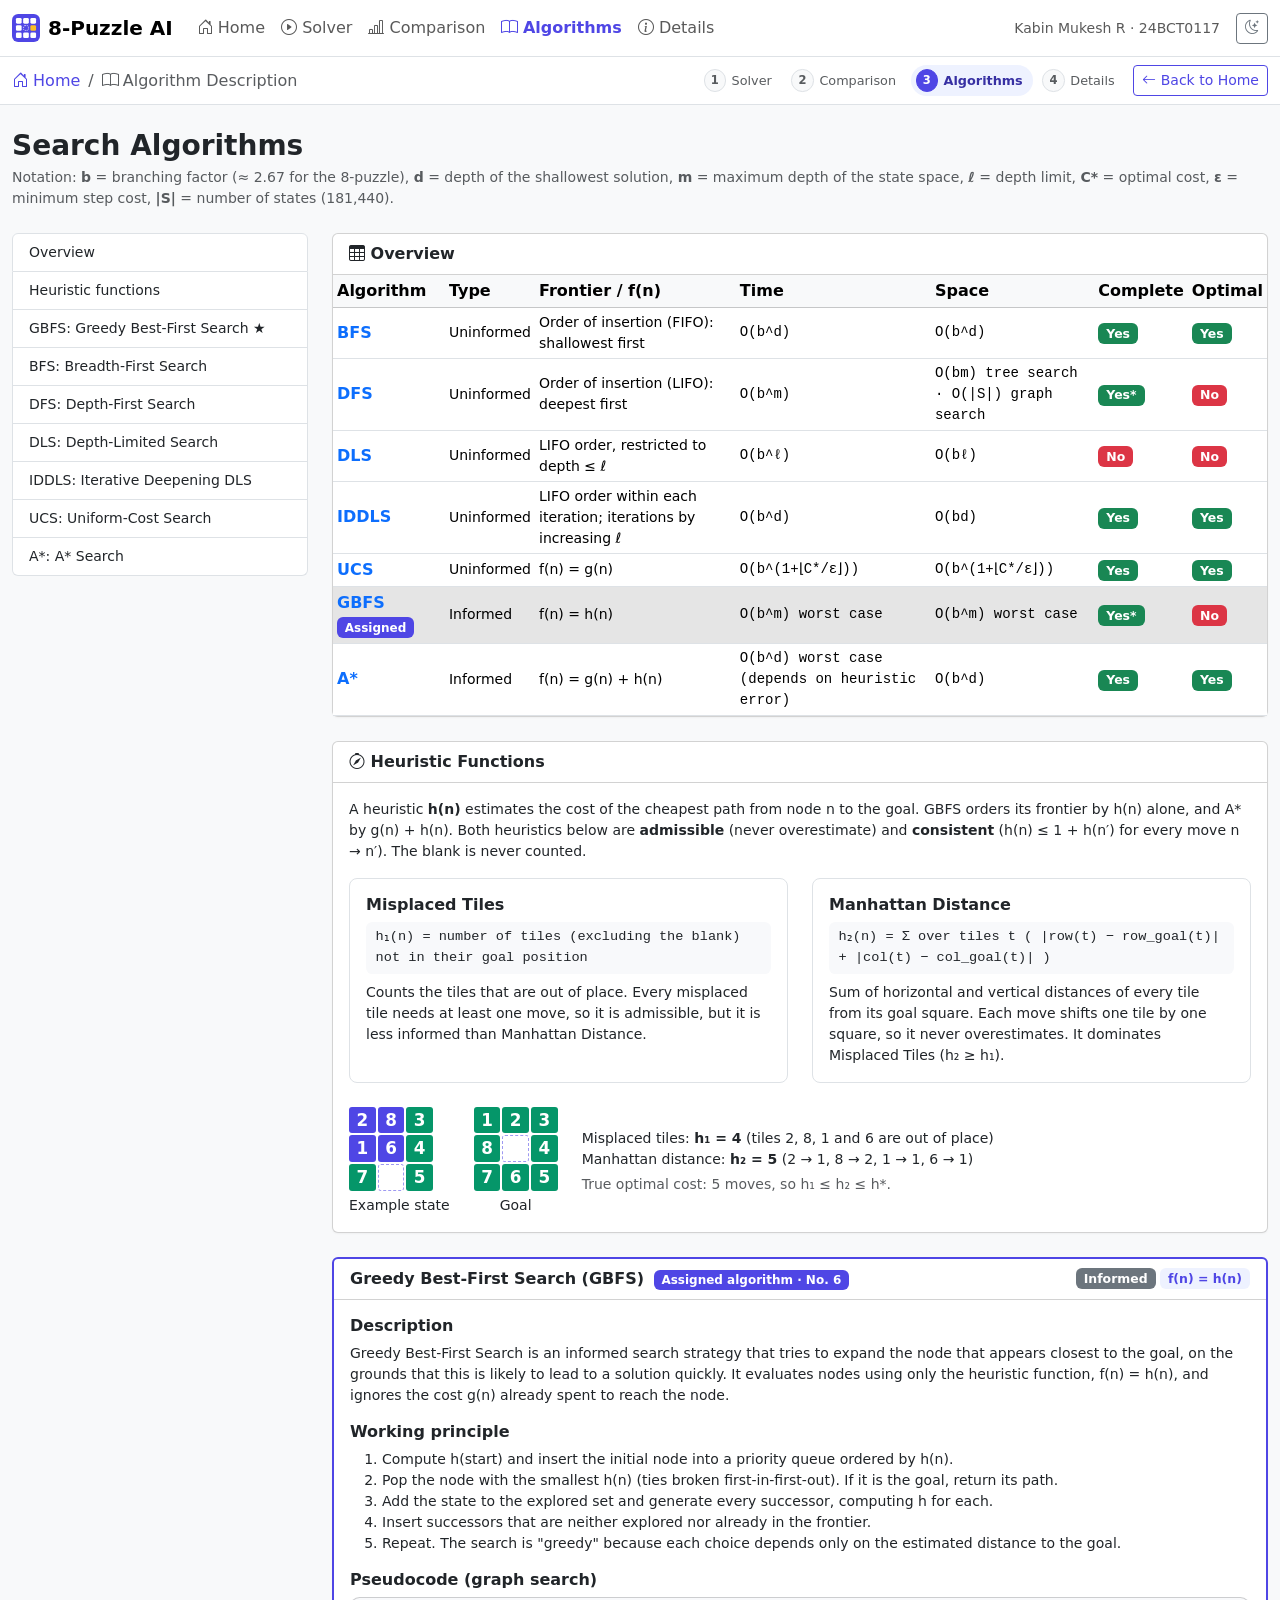
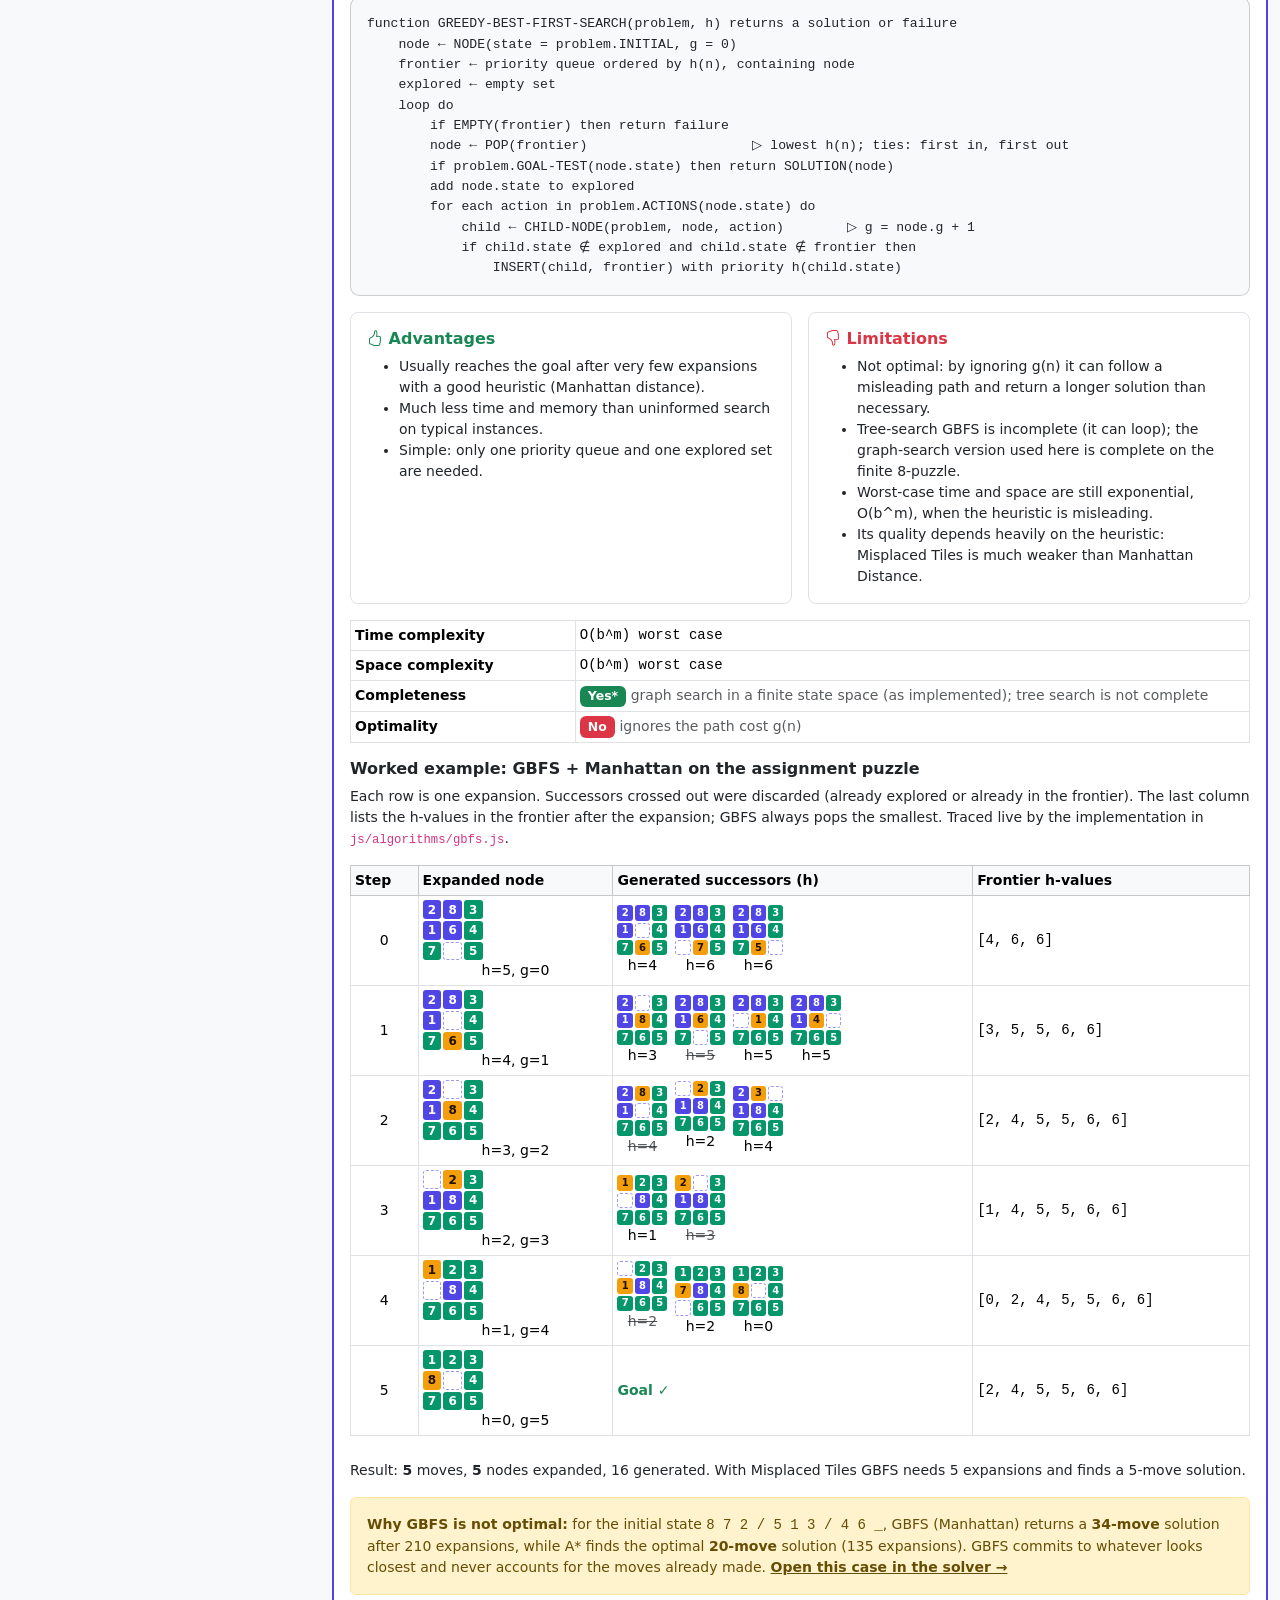
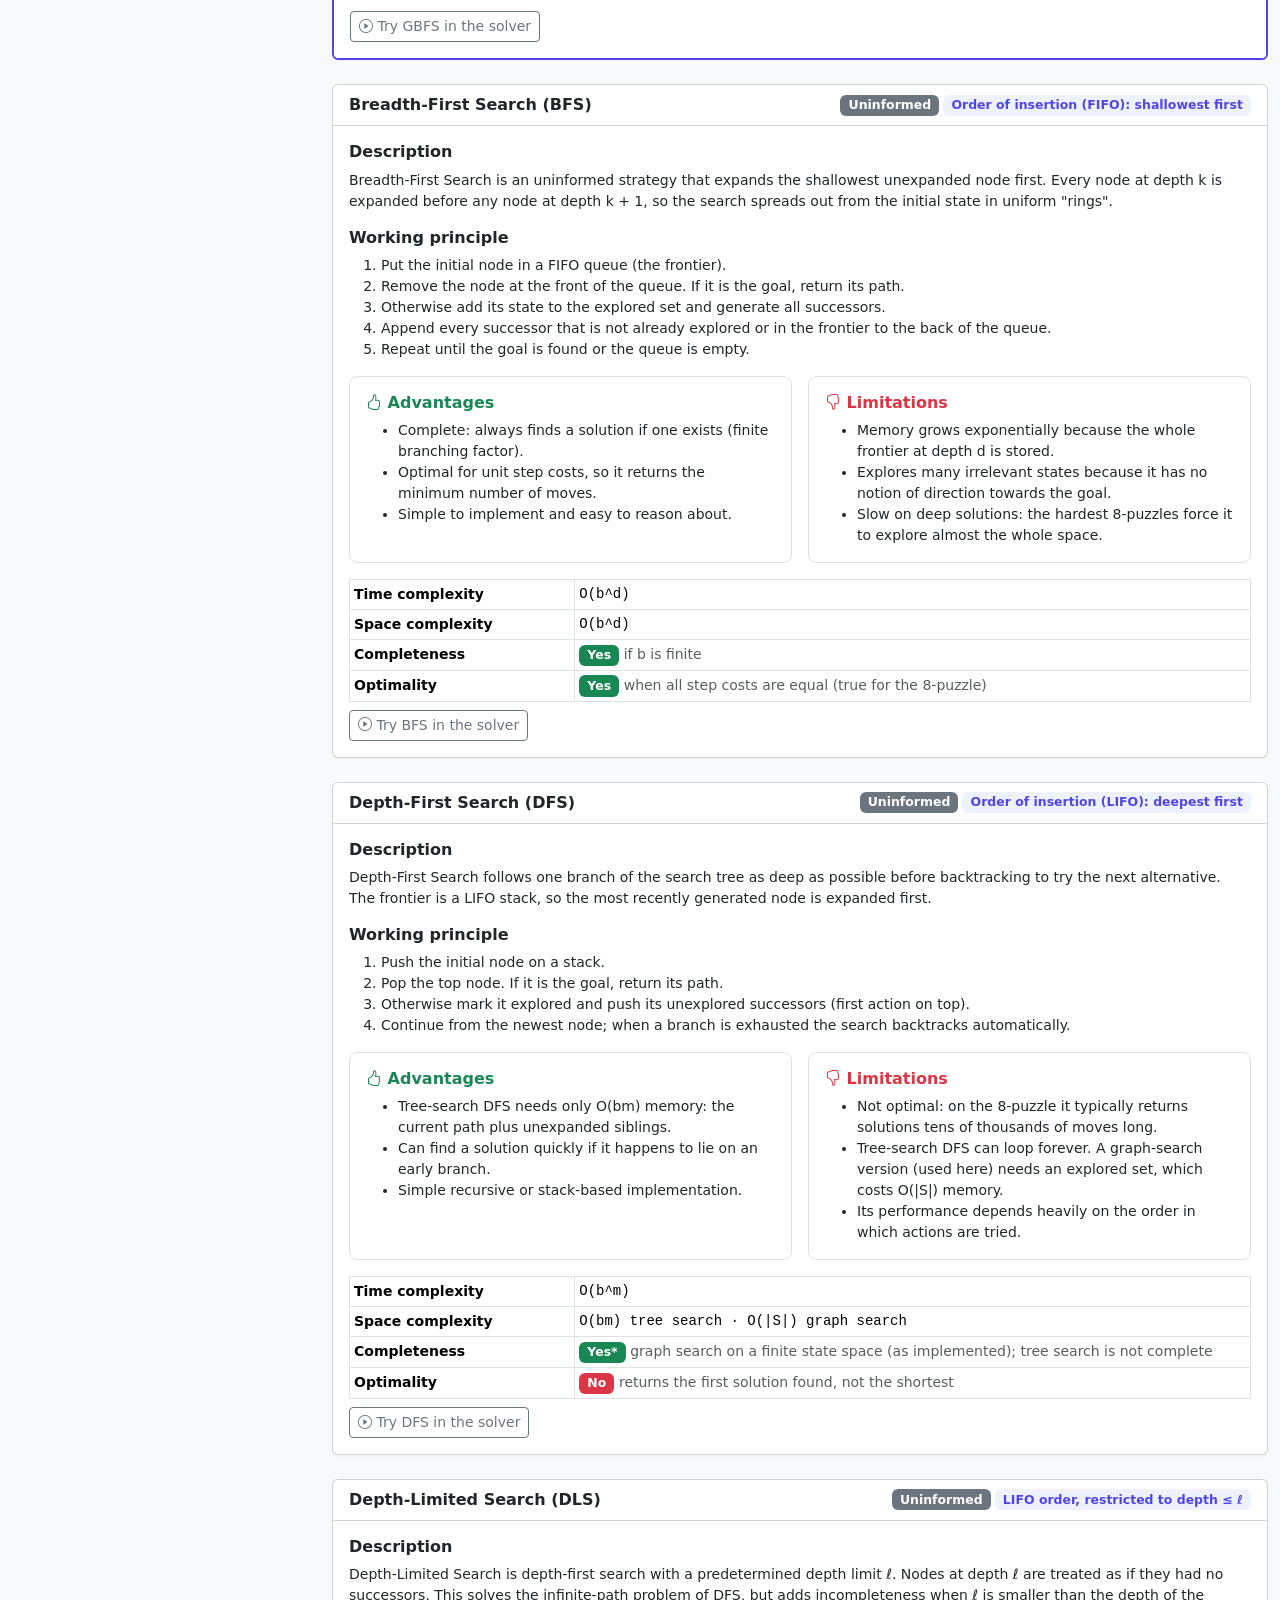
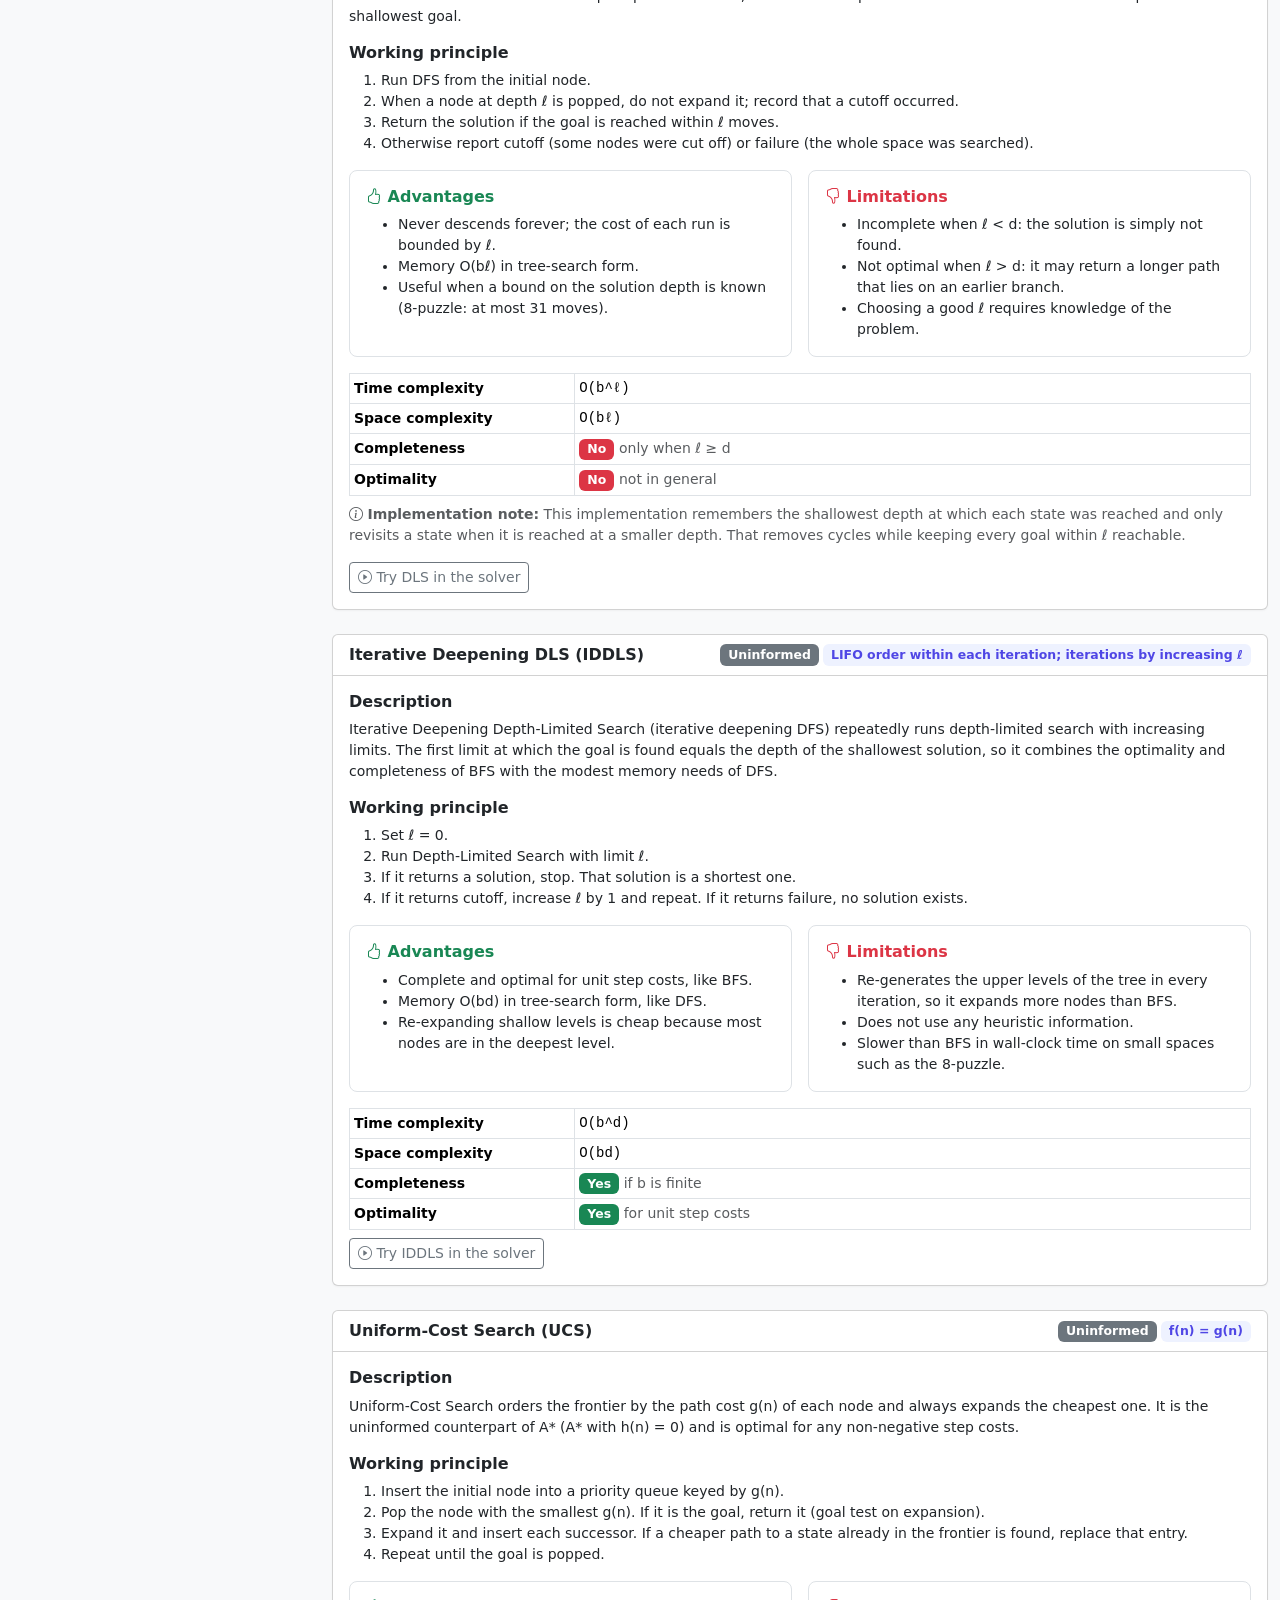
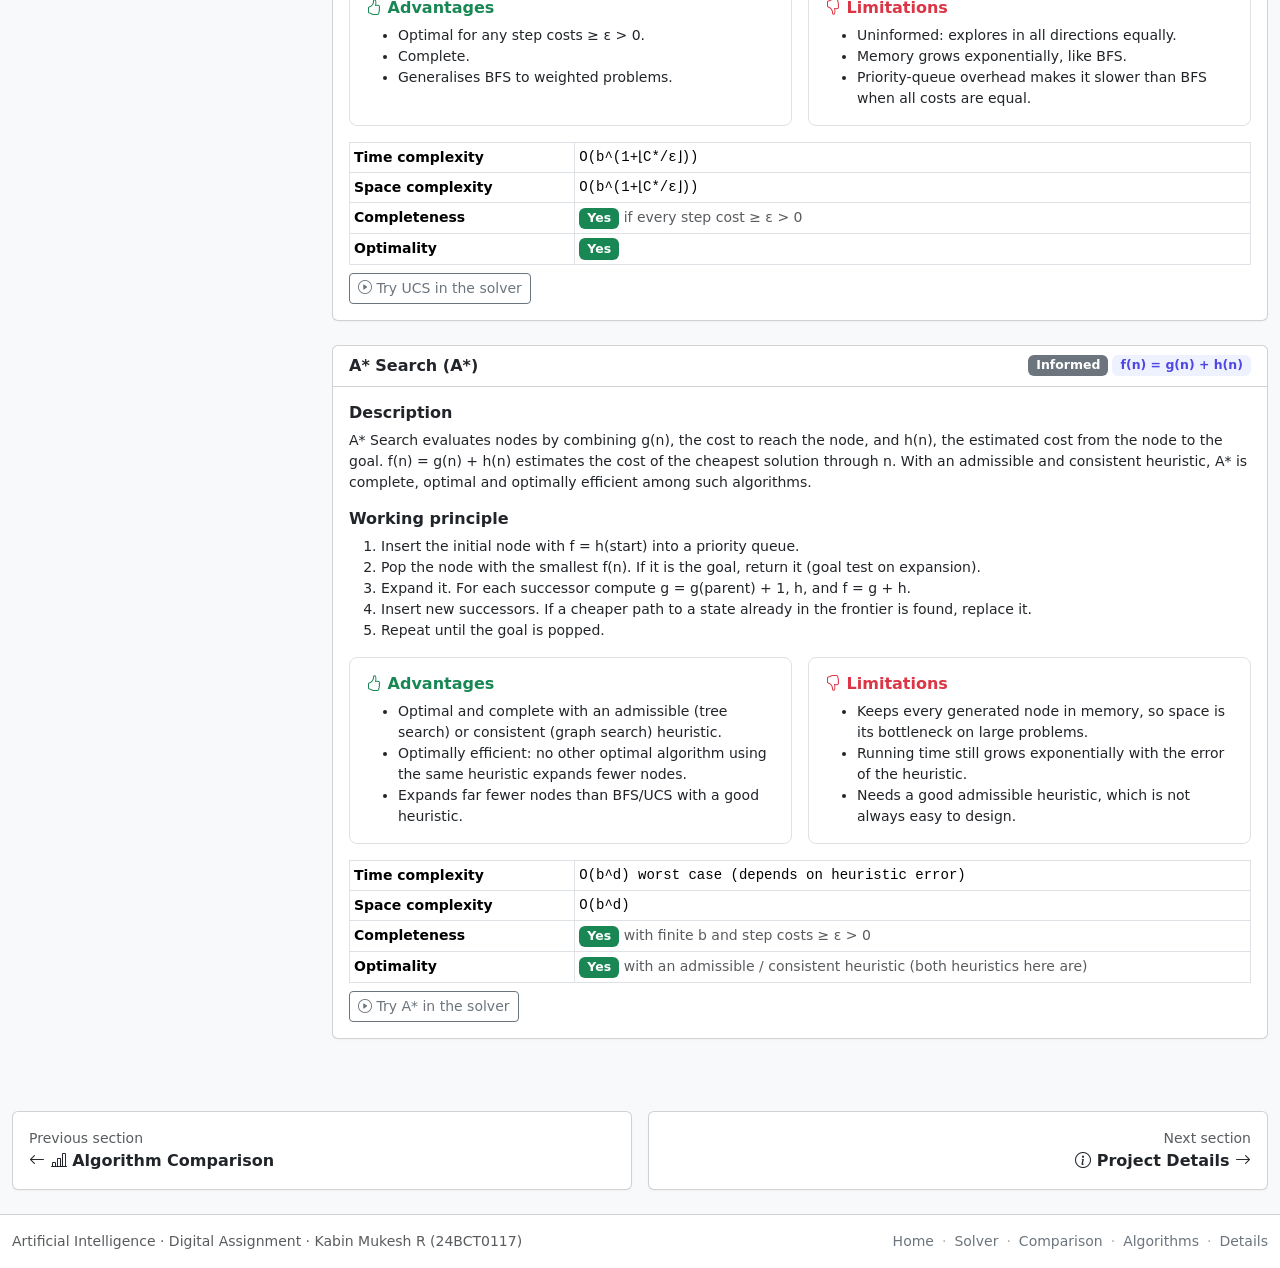
==== algorithms.html @ c7af0480 "Interactive 8-Puzzle Problem Solver using AI search algorithms AI Digital Assignment - Kabin Mukesh " ====
<!doctype html>
<html lang="en" data-bs-theme="light">
<head>
  <meta charset="utf-8">
  <meta name="viewport" content="width=device-width, initial-scale=1">
  <title>Algorithms · 8-Puzzle AI Visualizer</title>
  <meta name="description" content="Description, working principle, advantages, limitations, complexity, completeness and optimality of BFS, DFS, DLS, IDDLS, UCS, GBFS and A*.">
  <link rel="icon" href="assets/logo.svg" type="image/svg+xml">
  <script>(function(){try{var t=localStorage.getItem('ep.theme');if(!t)t=matchMedia('(prefers-color-scheme: dark)').matches?'dark':'light';document.documentElement.setAttribute('data-bs-theme',t);}catch(e){}})();</script>
  <link rel="stylesheet" href="https://cdn.jsdelivr.net/npm/bootstrap@5.3.3/dist/css/bootstrap.min.css">
  <link rel="stylesheet" href="https://cdn.jsdelivr.net/npm/bootstrap-icons@1.11.3/font/bootstrap-icons.min.css">
  <link rel="stylesheet" href="css/style.css">
</head>
<body data-page="algorithms">
  <div data-site-header></div>

  <main class="container-xxl py-4">
    <div class="mb-4">
      <h1 class="h3 fw-bold mb-1">Search Algorithms</h1>
      <p class="text-body-secondary small mb-0">
        Notation: <b>b</b> = branching factor (≈ 2.67 for the 8-puzzle), <b>d</b> = depth of the shallowest solution,
        <b>m</b> = maximum depth of the state space, <b>ℓ</b> = depth limit, <b>C*</b> = optimal cost, <b>ε</b> = minimum step cost, <b>|S|</b> = number of states (181,440).
      </p>
    </div>

    <div class="row g-4">
      <aside class="col-lg-3 d-none d-lg-block">
        <nav class="algo-nav sticky-top" aria-label="Algorithm sections">
          <div class="list-group small" id="algoNav"></div>
        </nav>
      </aside>

      <div class="col-lg-9">
        <section id="overview" class="card mb-4">
          <div class="card-header"><i class="bi bi-table"></i> Overview</div>
          <div class="card-body p-0">
            <div class="table-responsive">
              <table class="table table-sm table-hover mb-0 align-middle">
                <thead class="table-light">
                  <tr><th>Algorithm</th><th>Type</th><th>Frontier / f(n)</th><th>Time</th><th>Space</th><th>Complete</th><th>Optimal</th></tr>
                </thead>
                <tbody id="overviewBody"></tbody>
              </table>
            </div>
          </div>
        </section>

        <section id="heuristics" class="card mb-4">
          <div class="card-header"><i class="bi bi-compass"></i> Heuristic Functions</div>
          <div class="card-body" id="heuristicsBody"></div>
        </section>

        <div id="algoSections"></div>
      </div>
    </div>
  </main>

  <div data-site-pager></div>
  <div data-site-footer></div>

  <script src="https://cdn.jsdelivr.net/npm/bootstrap@5.3.3/dist/js/bootstrap.bundle.min.js"></script>
  <script src="js/config.js"></script>
  <script src="js/core/puzzle.js"></script>
  <script src="js/core/heuristics.js"></script>
  <script src="js/core/priority-queue.js"></script>
  <script src="js/core/search-context.js"></script>
  <script src="js/algorithms/gbfs.js"></script>
  <script src="js/algorithms/bfs.js"></script>
  <script src="js/algorithms/dfs.js"></script>
  <script src="js/algorithms/dls.js"></script>
  <script src="js/algorithms/best-first.js"></script>
  <script src="js/algorithms/registry.js"></script>
  <script src="js/data/algorithm-info.js"></script>
  <script src="js/ui/board.js"></script>
  <script src="js/ui/layout.js"></script>
  <script src="js/pages/algorithms.js"></script>
</body>
</html>
---- css/style.css ----
/* ==========================================================================
   AI 8-Puzzle Visualizer: custom styles on top of Bootstrap 5.3
   Colour tokens adapt to Bootstrap's light / dark colour modes.
   ========================================================================== */

:root,
[data-bs-theme='light'] {
  --ep-accent: #4f46e5;
  --ep-accent-soft: #eef2ff;
  --ep-accent-text: #3730a3;
  --ep-board-bg: #e0e7ff;
  --ep-tile-bg: #4f46e5;
  --ep-tile-fg: #ffffff;
  --ep-tile-ok: #059669;
  --ep-blank-bg: rgba(79, 70, 229, 0.12);
  --ep-blank-border: rgba(79, 70, 229, 0.55);
  --ep-moved: #f59e0b;
  --ep-hero-from: #eef2ff;
  --ep-hero-to: #f5f3ff;
  --ep-chart-line: #4f46e5;
  --ep-chart-grid: rgba(0, 0, 0, 0.08);
  --ep-code-bg: #f8f9fb;
}

[data-bs-theme='dark'] {
  --ep-accent: #818cf8;
  --ep-accent-soft: rgba(129, 140, 248, 0.14);
  --ep-accent-text: #c7d2fe;
  --ep-board-bg: #1e1b4b;
  --ep-tile-bg: #6366f1;
  --ep-tile-fg: #ffffff;
  --ep-tile-ok: #10b981;
  --ep-blank-bg: rgba(129, 140, 248, 0.16);
  --ep-blank-border: rgba(165, 180, 252, 0.6);
  --ep-moved: #fbbf24;
  --ep-hero-from: #17153a;
  --ep-hero-to: #1d1a40;
  --ep-chart-line: #a5b4fc;
  --ep-chart-grid: rgba(255, 255, 255, 0.1);
  --ep-code-bg: #161a20;
}

body {
  background: var(--bs-tertiary-bg);
  min-height: 100vh;
  display: flex;
  flex-direction: column;
}
main {
  flex: 1;
}

/* ---------- Navbar / brand ---------- */
.navbar-brand img {
  width: 28px;
  height: 28px;
}
.navbar .nav-link.active {
  font-weight: 600;
  color: var(--ep-accent) !important;
}
.text-accent {
  color: var(--ep-accent) !important;
}
.bg-accent-soft {
  background: var(--ep-accent-soft) !important;
}
.btn-accent {
  --bs-btn-color: #fff;
  --bs-btn-bg: var(--ep-accent);
  --bs-btn-border-color: var(--ep-accent);
  --bs-btn-hover-color: #fff;
  --bs-btn-hover-bg: #4338ca;
  --bs-btn-hover-border-color: #4338ca;
  --bs-btn-active-bg: #3730a3;
  --bs-btn-disabled-bg: var(--ep-accent);
  --bs-btn-disabled-border-color: var(--ep-accent);
}
.badge-assigned {
  background: var(--ep-accent);
  color: #fff;
}

/* ---------- Cards ---------- */
.card {
  border-color: var(--bs-border-color-translucent);
  box-shadow: 0 1px 2px rgba(0, 0, 0, 0.04);
}
.card-header {
  background: transparent;
  font-weight: 600;
}
.card-title-sm {
  font-size: 0.8rem;
  text-transform: uppercase;
  letter-spacing: 0.04em;
  color: var(--bs-secondary-color);
  font-weight: 600;
}

/* ---------- Hero ---------- */
.hero {
  background: linear-gradient(135deg, var(--ep-hero-from), var(--ep-hero-to));
  border-bottom: 1px solid var(--bs-border-color-translucent);
}
.hero h1 {
  font-weight: 800;
  letter-spacing: -0.02em;
}
.info-pill {
  display: inline-flex;
  align-items: center;
  gap: 0.4rem;
  padding: 0.35rem 0.8rem;
  border-radius: 999px;
  background: var(--bs-body-bg);
  border: 1px solid var(--bs-border-color-translucent);
  font-size: 0.9rem;
}

/* ---------- Animated puzzle board ---------- */
.puzzle-board {
  --tile-ms: 260ms;
  --pad: 6px;
  position: relative;
  width: 100%;
  max-width: var(--board-max, 220px);
  aspect-ratio: 1 / 1;
  margin: 0 auto;
  padding: var(--pad);
  border-radius: 14px;
  background: var(--ep-board-bg);
  container-type: inline-size;
}
.puzzle-board.board-lg {
  --board-max: 300px;
}
.puzzle-board.board-sm {
  --board-max: 150px;
}
.puzzle-board .tile {
  position: absolute;
  top: var(--pad);
  left: var(--pad);
  width: calc((100% - 2 * var(--pad)) / 3);
  height: calc((100% - 2 * var(--pad)) / 3);
  padding: 3px;
  transition: transform var(--tile-ms) cubic-bezier(0.2, 0.8, 0.2, 1);
  will-change: transform;
}
.puzzle-board .tile > span {
  display: flex;
  align-items: center;
  justify-content: center;
  width: 100%;
  height: 100%;
  border-radius: 10px;
  background: var(--ep-tile-bg);
  color: var(--ep-tile-fg);
  font-weight: 700;
  font-size: 13cqw;
  box-shadow: inset 0 -3px 0 rgba(0, 0, 0, 0.18);
  user-select: none;
  transition: background-color 0.25s;
}
.puzzle-board .tile.in-place > span {
  background: var(--ep-tile-ok);
}
.puzzle-board .tile.tile-blank > span {
  background: var(--ep-blank-bg);
  border: 2px dashed var(--ep-blank-border);
  box-shadow: none;
}
.puzzle-board .tile.just-moved > span {
  outline: 3px solid var(--ep-moved);
  outline-offset: -3px;
}
.puzzle-board.no-anim .tile {
  transition: none !important;
}
.puzzle-board.is-goal {
  box-shadow: 0 0 0 3px var(--ep-tile-ok);
}
.board-caption {
  min-height: 1.5rem;
}

/* ---------- Mini boards (successors, lists, path) ---------- */
.mini-board {
  display: grid;
  grid-template-columns: repeat(3, 1fr);
  gap: 2px;
  width: var(--mini, 60px);
  flex: 0 0 auto;
}
.mini-board > div {
  aspect-ratio: 1 / 1;
  display: flex;
  align-items: center;
  justify-content: center;
  border-radius: 3px;
  background: var(--ep-tile-bg);
  color: #fff;
  font-size: calc(var(--mini, 60px) / 5);
  font-weight: 600;
  line-height: 1;
}
.mini-board > div.ok {
  background: var(--ep-tile-ok);
}
.mini-board > div.blank {
  background: transparent;
  border: 1px dashed var(--ep-blank-border);
}
.mini-board > div.moved {
  background: var(--ep-moved);
  color: #1f1300;
}
.mini-sm {
  --mini: 50px;
}
.mini-lg {
  --mini: 84px;
}

/* ---------- Grid editor (puzzle input) ---------- */
.grid-editor {
  display: grid;
  grid-template-columns: repeat(3, 1fr);
  gap: 4px;
  max-width: 150px;
}
.grid-editor input {
  aspect-ratio: 1 / 1;
  text-align: center;
  font-weight: 700;
  font-size: 1.15rem;
  padding: 0;
}
.grid-editor input.is-blank {
  background: var(--ep-blank-bg);
  border-style: dashed;
}

/* ---------- Controls ---------- */
.controls-bar {
  z-index: 1010;
  top: 0.5rem;
}
.controls-bar .btn {
  white-space: nowrap;
}
.speed-range {
  width: 130px;
}
.kbd-hint kbd {
  font-size: 0.7rem;
}

/* ---------- Stats ---------- */
.stat-grid {
  display: grid;
  grid-template-columns: repeat(auto-fill, minmax(118px, 1fr));
  gap: 0.5rem;
}
.stat {
  padding: 0.5rem 0.65rem;
  border-radius: 0.6rem;
  background: var(--bs-tertiary-bg);
  border: 1px solid var(--bs-border-color-translucent);
}
.stat .label {
  font-size: 0.72rem;
  color: var(--bs-secondary-color);
  text-transform: uppercase;
  letter-spacing: 0.03em;
}
.stat .value {
  font-size: 1.15rem;
  font-weight: 700;
  font-variant-numeric: tabular-nums;
}
.stat.stat-accent {
  background: var(--ep-accent-soft);
  border-color: transparent;
}
.stat.stat-accent .value {
  color: var(--ep-accent-text);
}

/* ---------- Successors / lists ---------- */
.succ-list {
  display: flex;
  flex-wrap: wrap;
  gap: 0.6rem;
}
.succ-card {
  display: flex;
  gap: 0.55rem;
  align-items: center;
  padding: 0.5rem 0.6rem;
  border-radius: 0.6rem;
  border: 1px solid var(--bs-border-color-translucent);
  background: var(--bs-body-bg);
  min-width: 175px;
}
.succ-card.status-added {
  border-left: 4px solid var(--bs-success);
}
.succ-card.status-explored {
  border-left: 4px solid var(--bs-secondary);
  opacity: 0.7;
}
.succ-card.status-in-frontier {
  border-left: 4px solid var(--bs-warning);
  opacity: 0.85;
}
.succ-card.status-replaced {
  border-left: 4px solid var(--bs-info);
}
.succ-meta {
  font-size: 0.78rem;
  line-height: 1.35;
}
.list-box {
  max-height: 360px;
  overflow: auto;
}
.list-row {
  display: flex;
  align-items: center;
  gap: 0.6rem;
  padding: 0.35rem 0.25rem;
  border-bottom: 1px solid var(--bs-border-color-translucent);
  font-size: 0.8rem;
}
.list-row:last-child {
  border-bottom: 0;
}
.list-row .rank {
  width: 1.6rem;
  text-align: right;
  color: var(--bs-secondary-color);
  font-variant-numeric: tabular-nums;
}
.list-row.next-up {
  background: var(--ep-accent-soft);
  border-radius: 0.4rem;
}
.explored-grid {
  display: flex;
  flex-wrap: wrap;
  gap: 0.5rem;
}

/* ---------- Solution path ---------- */
.path-box {
  max-height: 420px;
  overflow: auto;
}
.path-list {
  display: flex;
  flex-wrap: wrap;
  gap: 0.25rem;
  align-items: center;
}
.path-step {
  display: flex;
  flex-direction: column;
  align-items: center;
  gap: 0.2rem;
  padding: 0.4rem;
  border-radius: 0.6rem;
  border: 2px solid transparent;
  cursor: pointer;
  font-size: 0.72rem;
}
.path-step:hover {
  background: var(--bs-tertiary-bg);
}
.path-step.active {
  border-color: var(--ep-accent);
  background: var(--ep-accent-soft);
}
.path-arrow {
  color: var(--bs-secondary-color);
  font-size: 1rem;
}

/* ---------- Charts ---------- */
.chart svg {
  width: 100%;
  height: auto;
  display: block;
}
.chart .grid line {
  stroke: var(--ep-chart-grid);
}
.chart text {
  fill: var(--bs-secondary-color);
  font-size: 13px;
}
.chart .line {
  fill: none;
  stroke: var(--ep-chart-line);
  stroke-width: 2;
}
.chart .area {
  fill: var(--ep-chart-line);
  opacity: 0.1;
}
.chart .dot {
  fill: var(--ep-moved);
  stroke: var(--bs-body-bg);
  stroke-width: 2;
}
.chart .bar {
  fill: var(--ep-chart-line);
  opacity: 0.85;
}
.chart .bar.assigned {
  fill: var(--ep-moved);
  opacity: 1;
}
.chart .bar-value {
  fill: var(--bs-body-color);
  font-weight: 600;
}

/* ---------- Comparison table ---------- */
.table-compare {
  font-size: 0.875rem;
}
.table-compare td,
.table-compare th {
  white-space: nowrap;
  vertical-align: middle;
  font-variant-numeric: tabular-nums;
}
.table-compare tr.assigned-row > * {
  background: var(--ep-accent-soft) !important;
}

/* ---------- Algorithm info page ---------- */
.algo-nav {
  top: 1rem;
}
.prop-badge {
  font-size: 0.78rem;
}
pre.pseudocode {
  background: var(--ep-code-bg);
  border: 1px solid var(--bs-border-color-translucent);
  border-radius: 0.6rem;
  padding: 1rem;
  font-size: 0.82rem;
  line-height: 1.55;
  white-space: pre;
  overflow: auto;
}
.formula {
  font-family: var(--bs-font-monospace);
  background: var(--ep-code-bg);
  border-radius: 0.4rem;
  padding: 0.35rem 0.6rem;
  display: inline-block;
  font-size: 0.85rem;
}
section[id] {
  scroll-margin-top: 5rem;
}

/* ---------- Footer ---------- */
footer.site-footer {
  border-top: 1px solid var(--bs-border-color-translucent);
  background: var(--bs-body-bg);
}

/* ---------- Responsive ---------- */
@media (max-width: 575.98px) {
  .controls-bar {
    position: static !important;
  }
  .succ-card {
    min-width: 100%;
  }
  .puzzle-board.board-lg {
    --board-max: 240px;
  }
}

@media (prefers-reduced-motion: reduce) {
  .puzzle-board .tile {
    transition: none;
  }
}

.state-text {
  font-size: 0.75rem;
  letter-spacing: -0.02em;
}

/* ---------- Navigation: page bar, section stepper, pager ---------- */
.page-bar {
  background: var(--bs-body-bg);
}
.page-bar .breadcrumb a {
  text-decoration: none;
  color: var(--ep-accent);
}
.section-steps {
  gap: 0.25rem;
}
.section-step {
  display: inline-flex;
  align-items: center;
  gap: 0.35rem;
  padding: 0.2rem 0.6rem 0.2rem 0.25rem;
  border-radius: 999px;
  font-size: 0.8rem;
  text-decoration: none;
  color: var(--bs-secondary-color);
  border: 1px solid transparent;
}
.section-step .num {
  width: 1.4rem;
  height: 1.4rem;
  border-radius: 50%;
  display: inline-flex;
  align-items: center;
  justify-content: center;
  background: var(--bs-tertiary-bg);
  border: 1px solid var(--bs-border-color);
  font-weight: 600;
  font-size: 0.72rem;
}
.section-step:hover {
  color: var(--bs-body-color);
  background: var(--bs-tertiary-bg);
}
.section-step.active {
  color: var(--ep-accent-text);
  background: var(--ep-accent-soft);
  font-weight: 600;
}
.section-step.active .num {
  background: var(--ep-accent);
  border-color: var(--ep-accent);
  color: #fff;
}
.pager-card {
  transition: border-color 0.15s, transform 0.15s;
}
.pager-card:hover {
  border-color: var(--ep-accent);
  transform: translateY(-2px);
}

/* ---------- How-to guides ---------- */
.guide-card {
  border-left: 4px solid var(--ep-accent);
}
.guide-step {
  display: flex;
  gap: 0.6rem;
  align-items: flex-start;
}
.guide-step .num,
.hub-num {
  flex: 0 0 auto;
  width: 1.7rem;
  height: 1.7rem;
  border-radius: 50%;
  display: inline-flex;
  align-items: center;
  justify-content: center;
  background: var(--ep-accent);
  color: #fff;
  font-weight: 700;
  font-size: 0.85rem;
}

/* ---------- Home hub ---------- */
.hub-card {
  transition: border-color 0.15s, transform 0.15s, box-shadow 0.15s;
  border-width: 1px;
}
.hub-card:hover,
.hub-card:focus-visible {
  border-color: var(--ep-accent);
  transform: translateY(-3px);
  box-shadow: 0 8px 24px rgba(79, 70, 229, 0.15);
}
.hub-card .hub-icon {
  width: 3rem;
  height: 3rem;
  border-radius: 0.8rem;
  display: inline-flex;
  align-items: center;
  justify-content: center;
  background: var(--ep-accent-soft);
  color: var(--ep-accent);
  font-size: 1.5rem;
}
.hub-card ul {
  padding-left: 1.1rem;
}
.hub-card .hub-go {
  color: var(--ep-accent);
  font-weight: 600;
}
.quick-link {
  display: flex;
  gap: 0.75rem;
  align-items: center;
  padding: 0.85rem 1rem;
  border-radius: 0.75rem;
  border: 1px solid var(--bs-border-color-translucent);
  background: var(--bs-body-bg);
  text-decoration: none;
  color: var(--bs-body-color);
  height: 100%;
}
.quick-link:hover {
  border-color: var(--ep-accent);
  color: var(--bs-body-color);
}
.quick-link i {
  font-size: 1.3rem;
  color: var(--ep-accent);
}
.toc-nav {
  top: 1rem;
}

/* Clearer outline buttons (Bootstrap's grey outline looks disabled in dark mode) */
[data-bs-theme='dark'] .btn-outline-secondary {
  --bs-btn-color: #d6d9e0;
  --bs-btn-border-color: #4b5262;
  --bs-btn-hover-color: #fff;
  --bs-btn-hover-bg: #343a46;
  --bs-btn-hover-border-color: #6b7385;
  --bs-btn-active-bg: #3d4452;
}
.btn-outline-accent {
  --bs-btn-color: var(--ep-accent);
  --bs-btn-border-color: var(--ep-accent);
  --bs-btn-hover-color: #fff;
  --bs-btn-hover-bg: var(--ep-accent);
  --bs-btn-hover-border-color: var(--ep-accent);
  --bs-btn-active-bg: var(--ep-accent);
  --bs-btn-active-color: #fff;
}
.hero .badge {
  white-space: normal;
  text-align: left;
  line-height: 1.4;
}
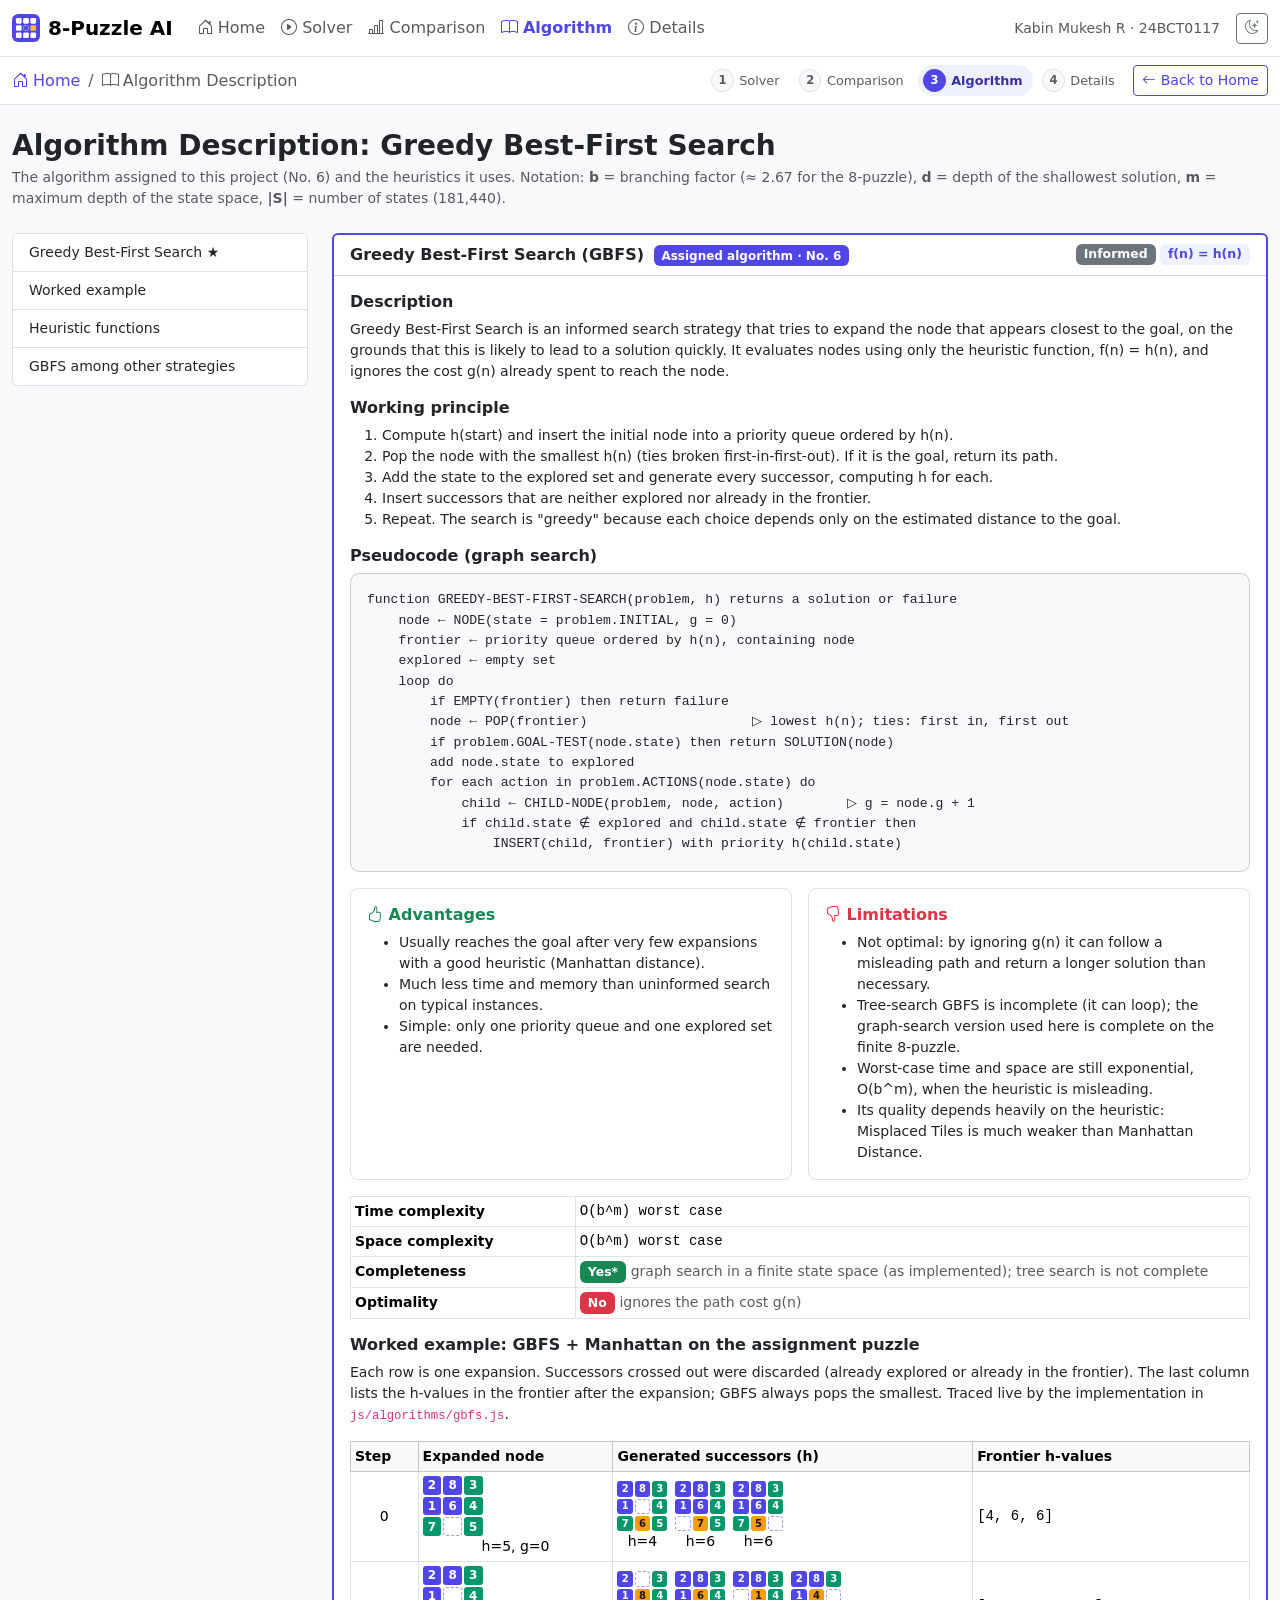
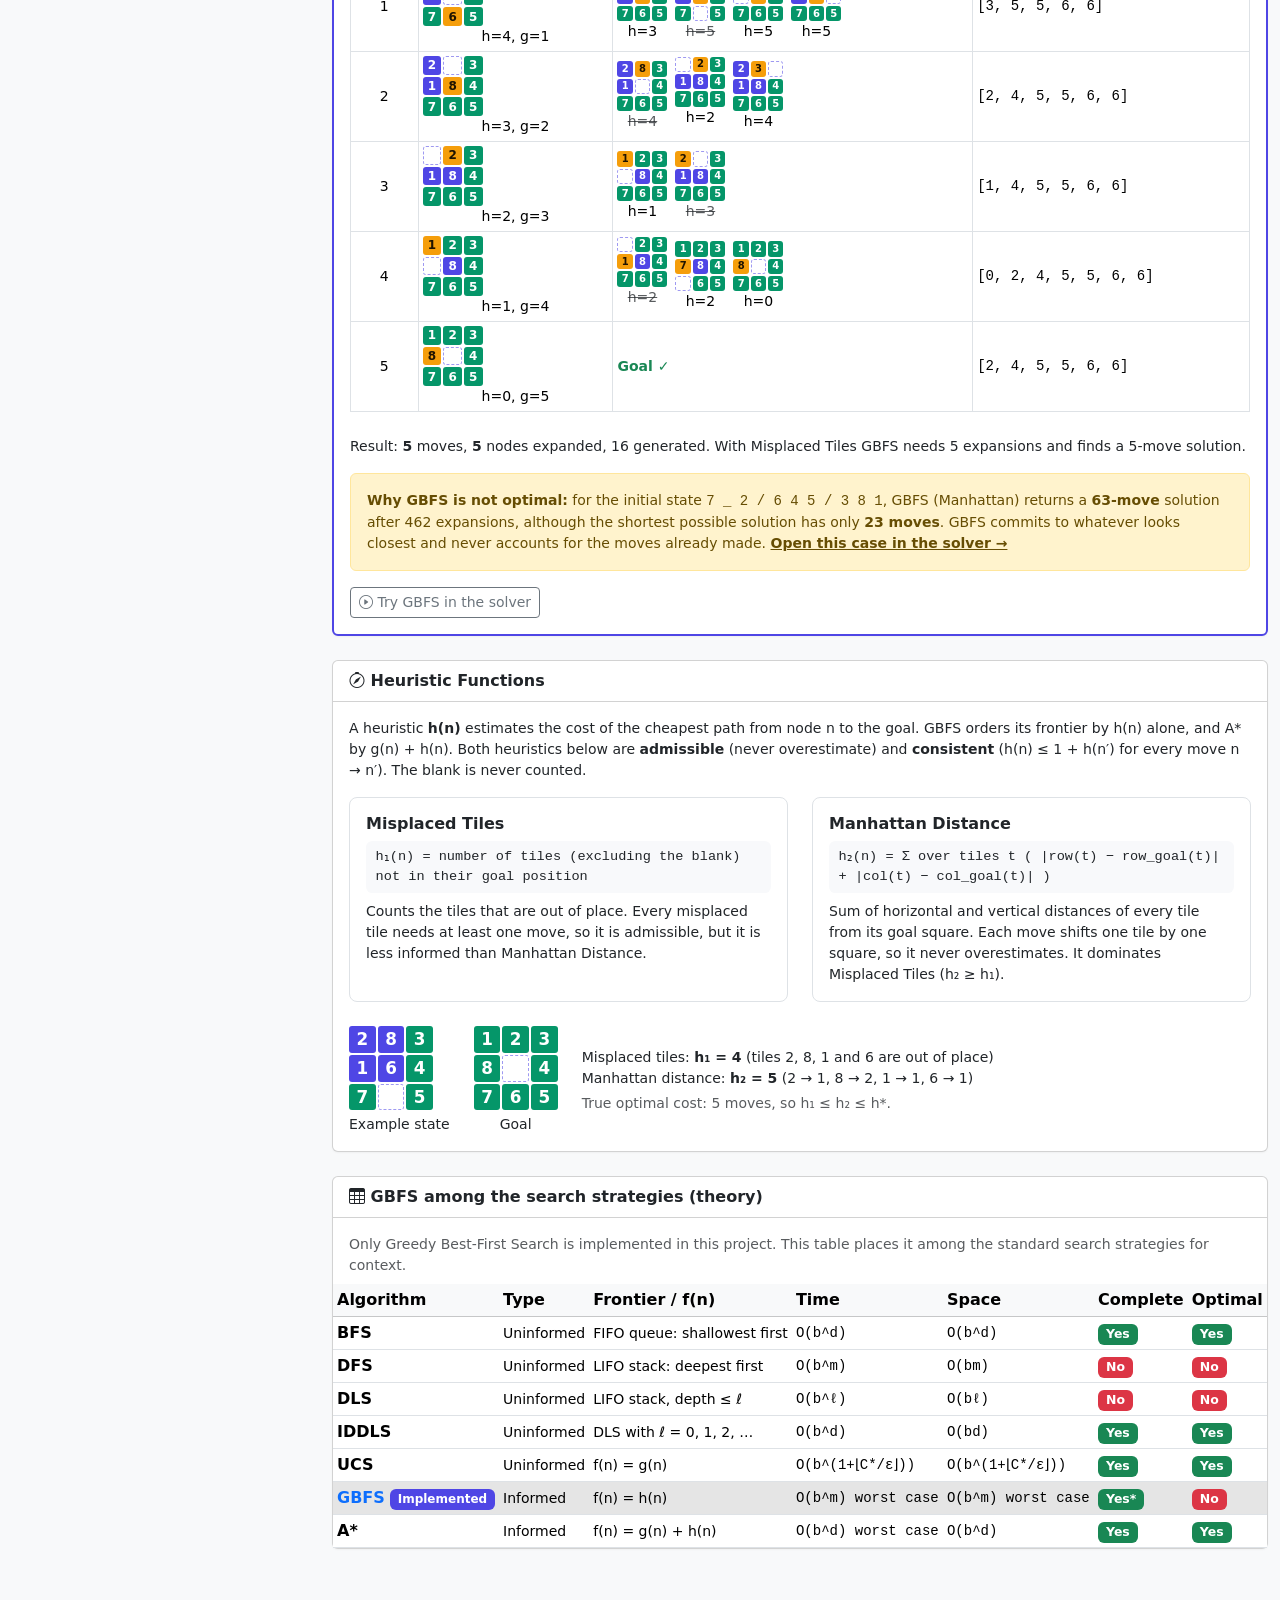
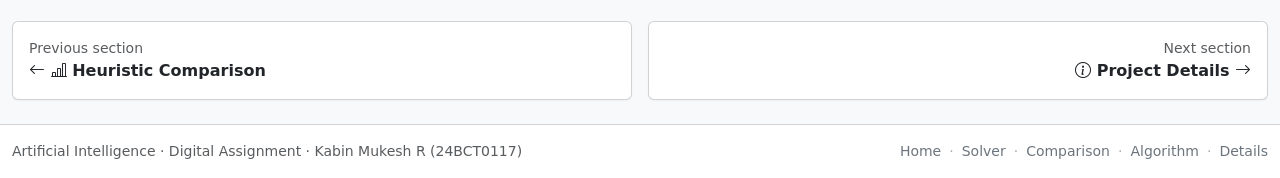
==== commit 5bc8dfda: "Implement only the assigned algorithm: Greedy Best-First Search Per the assignment (24BCT0117 -> alg" ====
--- a/algorithms.html
+++ b/algorithms.html
@@ -4,7 +4,7 @@
   <meta charset="utf-8">
   <meta name="viewport" content="width=device-width, initial-scale=1">
   <title>Algorithms · 8-Puzzle AI Visualizer</title>
-  <meta name="description" content="Description, working principle, advantages, limitations, complexity, completeness and optimality of BFS, DFS, DLS, IDDLS, UCS, GBFS and A*.">
+  <meta name="description" content="Description, working principle, advantages, limitations, complexity, completeness and optimality of Greedy Best-First Search.">
   <link rel="icon" href="assets/logo.svg" type="image/svg+xml">
   <script>(function(){try{var t=localStorage.getItem('ep.theme');if(!t)t=matchMedia('(prefers-color-scheme: dark)').matches?'dark':'light';document.documentElement.setAttribute('data-bs-theme',t);}catch(e){}})();</script>
   <link rel="stylesheet" href="https://cdn.jsdelivr.net/npm/bootstrap@5.3.3/dist/css/bootstrap.min.css">
@@ -16,10 +16,11 @@
 
   <main class="container-xxl py-4">
     <div class="mb-4">
-      <h1 class="h3 fw-bold mb-1">Search Algorithms</h1>
+      <h1 class="h3 fw-bold mb-1">Algorithm Description: Greedy Best-First Search</h1>
       <p class="text-body-secondary small mb-0">
+        The algorithm assigned to this project (No. 6) and the heuristics it uses.
         Notation: <b>b</b> = branching factor (≈ 2.67 for the 8-puzzle), <b>d</b> = depth of the shallowest solution,
-        <b>m</b> = maximum depth of the state space, <b>ℓ</b> = depth limit, <b>C*</b> = optimal cost, <b>ε</b> = minimum step cost, <b>|S|</b> = number of states (181,440).
+        <b>m</b> = maximum depth of the state space, <b>|S|</b> = number of states (181,440).
       </p>
     </div>
 
@@ -31,9 +32,18 @@
       </aside>
 
       <div class="col-lg-9">
+        <div id="algoSections"></div>
+
+        <section id="heuristics" class="card mb-4">
+          <div class="card-header"><i class="bi bi-compass"></i> Heuristic Functions</div>
+          <div class="card-body" id="heuristicsBody"></div>
+        </section>
+
         <section id="overview" class="card mb-4">
-          <div class="card-header"><i class="bi bi-table"></i> Overview</div>
+          <div class="card-header"><i class="bi bi-table"></i> GBFS among the search strategies (theory)</div>
           <div class="card-body p-0">
+            <p class="small text-body-secondary px-3 pt-3 mb-2">Only Greedy Best-First Search is implemented in this project.
+              This table places it among the standard search strategies for context.</p>
             <div class="table-responsive">
               <table class="table table-sm table-hover mb-0 align-middle">
                 <thead class="table-light">
@@ -44,13 +54,6 @@
             </div>
           </div>
         </section>
-
-        <section id="heuristics" class="card mb-4">
-          <div class="card-header"><i class="bi bi-compass"></i> Heuristic Functions</div>
-          <div class="card-body" id="heuristicsBody"></div>
-        </section>
-
-        <div id="algoSections"></div>
       </div>
     </div>
   </main>
@@ -65,10 +68,6 @@
   <script src="js/core/priority-queue.js"></script>
   <script src="js/core/search-context.js"></script>
   <script src="js/algorithms/gbfs.js"></script>
-  <script src="js/algorithms/bfs.js"></script>
-  <script src="js/algorithms/dfs.js"></script>
-  <script src="js/algorithms/dls.js"></script>
-  <script src="js/algorithms/best-first.js"></script>
   <script src="js/algorithms/registry.js"></script>
   <script src="js/data/algorithm-info.js"></script>
   <script src="js/ui/board.js"></script>
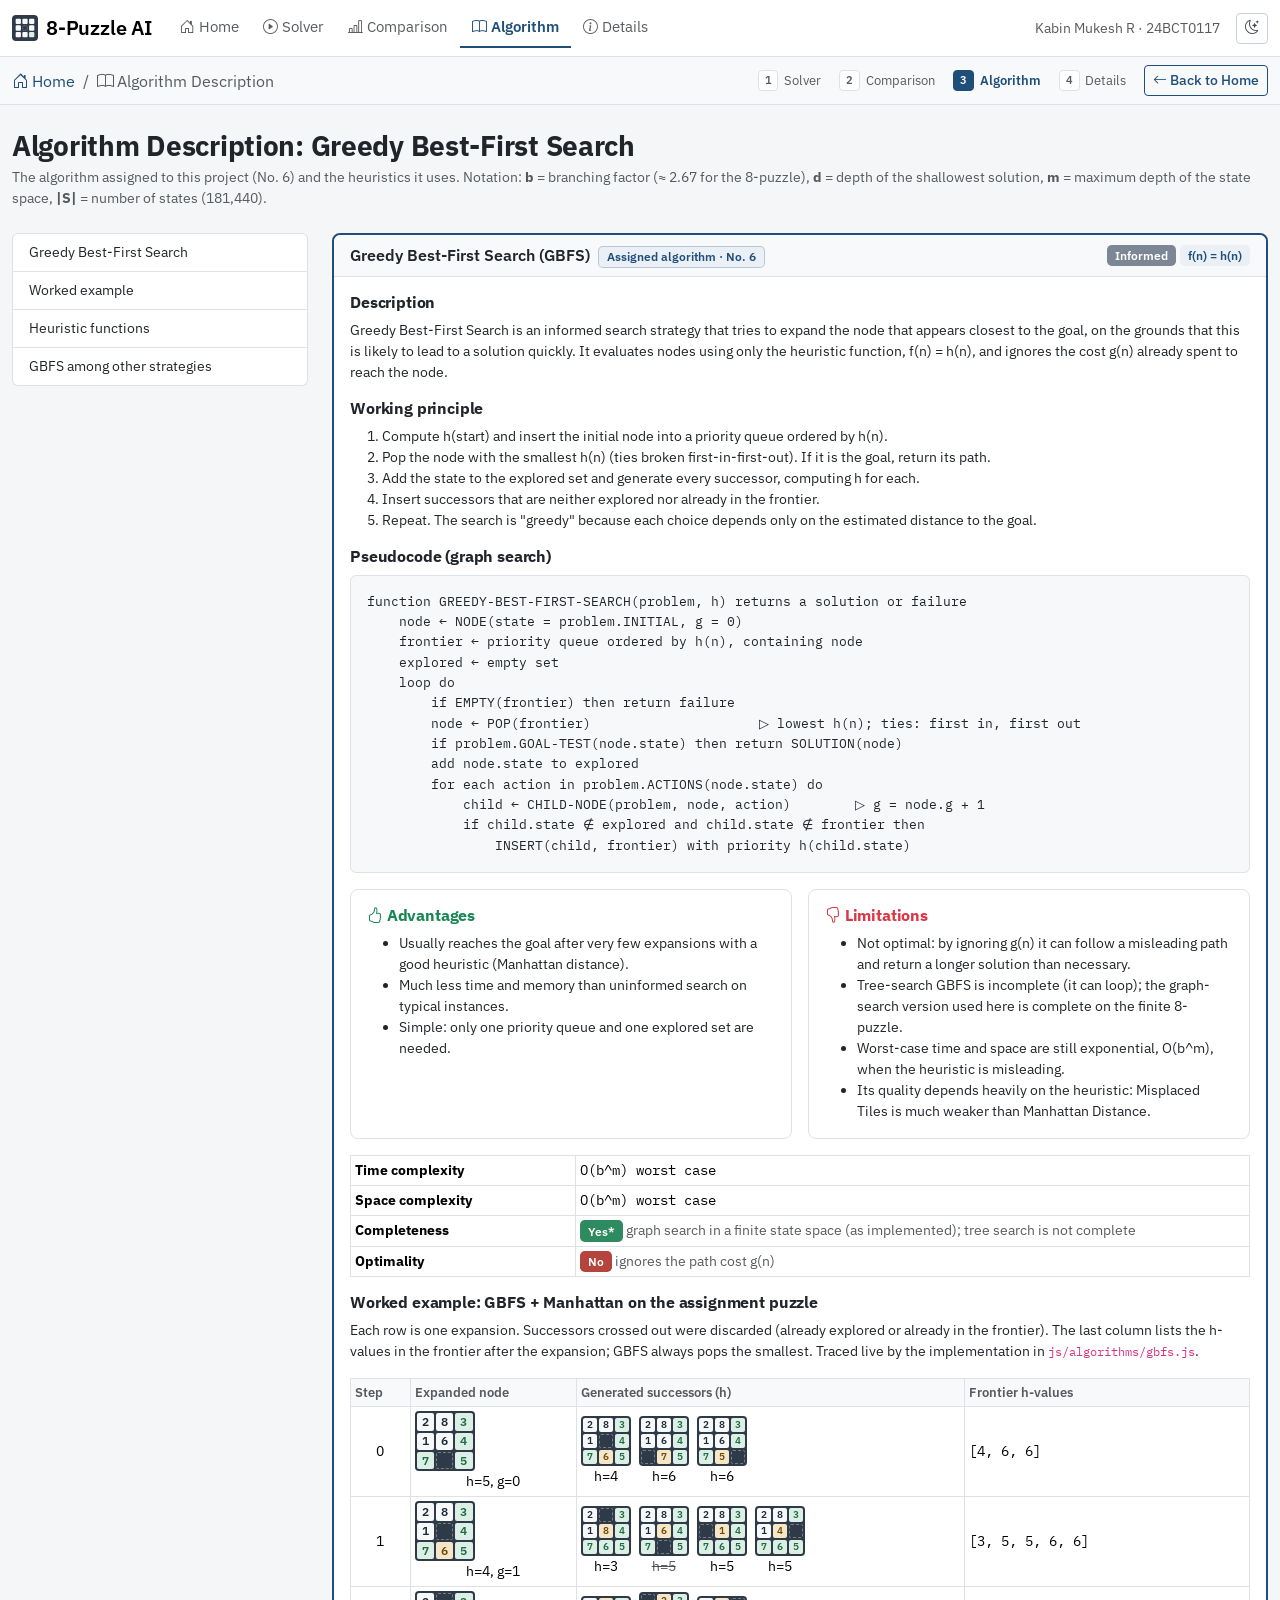
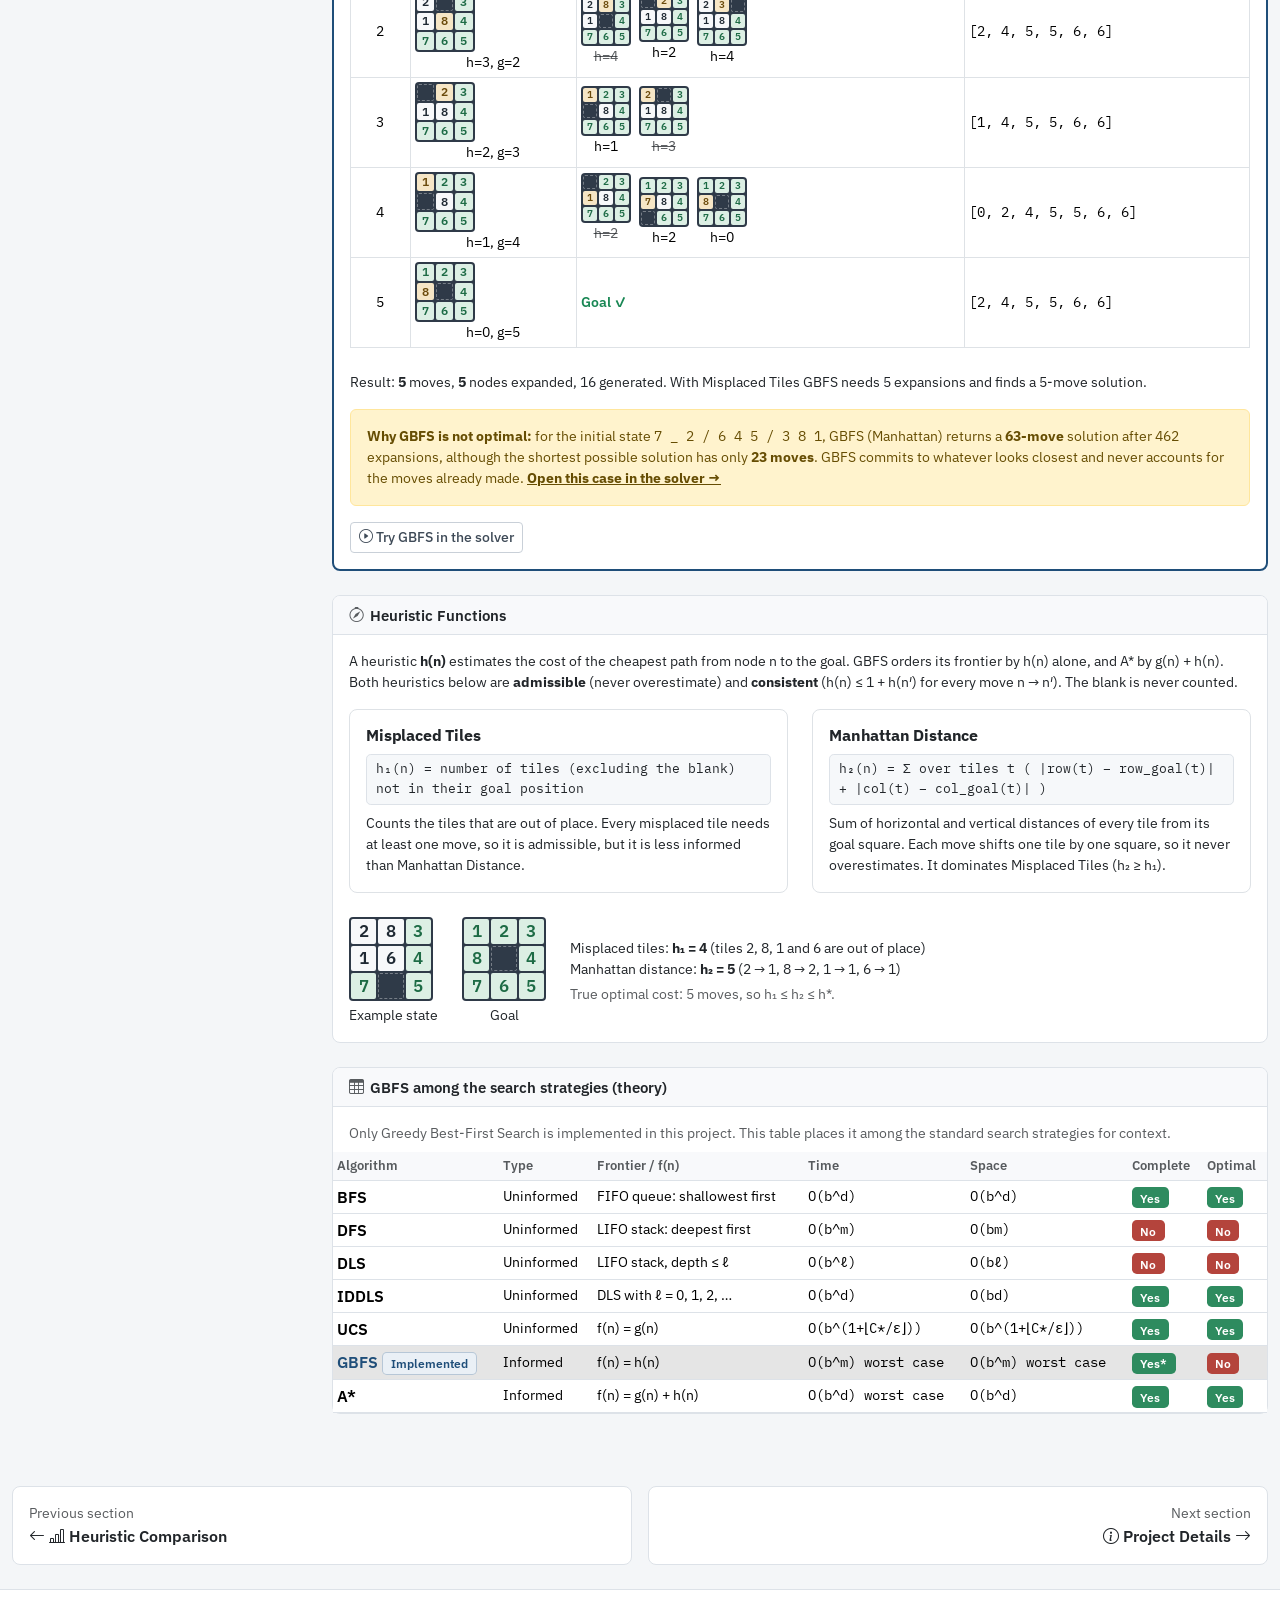
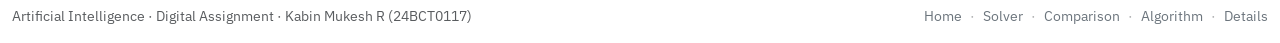
==== commit 22b4a154: "Professional colour theme and Vercel deployment config - New restrained palette: neutral surfaces, s" ====
--- a/algorithms.html
+++ b/algorithms.html
@@ -6,7 +6,10 @@
   <title>Algorithms · 8-Puzzle AI Visualizer</title>
   <meta name="description" content="Description, working principle, advantages, limitations, complexity, completeness and optimality of Greedy Best-First Search.">
   <link rel="icon" href="assets/logo.svg" type="image/svg+xml">
-  <script>(function(){try{var t=localStorage.getItem('ep.theme');if(!t)t=matchMedia('(prefers-color-scheme: dark)').matches?'dark':'light';document.documentElement.setAttribute('data-bs-theme',t);}catch(e){}})();</script>
+  <script>(function(){try{var t=localStorage.getItem('ep.theme')||'light';document.documentElement.setAttribute('data-bs-theme',t);}catch(e){}})();</script>
+  <link rel="preconnect" href="https://fonts.googleapis.com">
+  <link rel="preconnect" href="https://fonts.gstatic.com" crossorigin>
+  <link rel="stylesheet" href="https://fonts.googleapis.com/css2?family=IBM+Plex+Mono:wght@400;500&family=IBM+Plex+Sans:wght@400;500;600;700&display=swap">
   <link rel="stylesheet" href="https://cdn.jsdelivr.net/npm/bootstrap@5.3.3/dist/css/bootstrap.min.css">
   <link rel="stylesheet" href="https://cdn.jsdelivr.net/npm/bootstrap-icons@1.11.3/font/bootstrap-icons.min.css">
   <link rel="stylesheet" href="css/style.css">
--- a/css/style.css
+++ b/css/style.css
@@ -1,121 +1,322 @@
 /* ==========================================================================
    AI 8-Puzzle Visualizer: custom styles on top of Bootstrap 5.3
+   A restrained palette: neutral greys, one navy accent, muted status colours.
    Colour tokens adapt to Bootstrap's light / dark colour modes.
    ========================================================================== */
 
 :root,
 [data-bs-theme='light'] {
-  --ep-accent: #4f46e5;
-  --ep-accent-soft: #eef2ff;
-  --ep-accent-text: #3730a3;
-  --ep-board-bg: #e0e7ff;
-  --ep-tile-bg: #4f46e5;
-  --ep-tile-fg: #ffffff;
-  --ep-tile-ok: #059669;
-  --ep-blank-bg: rgba(79, 70, 229, 0.12);
-  --ep-blank-border: rgba(79, 70, 229, 0.55);
-  --ep-moved: #f59e0b;
-  --ep-hero-from: #eef2ff;
-  --ep-hero-to: #f5f3ff;
-  --ep-chart-line: #4f46e5;
-  --ep-chart-grid: rgba(0, 0, 0, 0.08);
-  --ep-code-bg: #f8f9fb;
+  --ep-accent: #1f4e79;
+  --ep-accent-hover: #183f63;
+  --ep-accent-active: #12314d;
+  --ep-accent-rgb: 31, 78, 121;
+  --ep-accent-soft: #eaf0f6;
+  --ep-accent-text: #1f4e79;
+
+  --ep-page-bg: #f4f6f8;
+  --ep-surface: #ffffff;
+  --ep-surface-alt: #f8f9fb;
+  --ep-border: #dde2e8;
+
+  /* Puzzle: light tiles on a slate tray, like a physical sliding puzzle */
+  --ep-board-bg: #2f3a48;
+  --ep-tile-bg: #f7f8fa;
+  --ep-tile-fg: #1f2933;
+  --ep-tile-edge: #c5ccd5;
+  --ep-tile-ok-bg: #dcefe4;
+  --ep-tile-ok-fg: #1d6b45;
+  --ep-blank-border: rgba(255, 255, 255, 0.35);
+  --ep-moved: #c98a1a;
+  --ep-moved-bg: #f6e6c6;
+  --ep-moved-fg: #6b4a0b;
+
+  --ep-chart-line: #1f4e79;
+  --ep-chart-bar: #9aa7b6;
+  --ep-chart-grid: rgba(0, 0, 0, 0.07);
+  --ep-code-bg: #f6f8fa;
+
+  --bs-body-font-family: 'IBM Plex Sans', system-ui, -apple-system, 'Segoe UI', Roboto, 'Helvetica Neue', Arial, sans-serif;
+  --bs-font-monospace: 'IBM Plex Mono', SFMono-Regular, Menlo, Consolas, monospace;
+  --bs-link-color: #1f4e79;
+  --bs-link-color-rgb: 31, 78, 121;
+  --bs-link-hover-color: #12314d;
+  --bs-link-hover-color-rgb: 18, 49, 77;
 }
 
 [data-bs-theme='dark'] {
-  --ep-accent: #818cf8;
-  --ep-accent-soft: rgba(129, 140, 248, 0.14);
-  --ep-accent-text: #c7d2fe;
-  --ep-board-bg: #1e1b4b;
-  --ep-tile-bg: #6366f1;
-  --ep-tile-fg: #ffffff;
-  --ep-tile-ok: #10b981;
-  --ep-blank-bg: rgba(129, 140, 248, 0.16);
-  --ep-blank-border: rgba(165, 180, 252, 0.6);
-  --ep-moved: #fbbf24;
-  --ep-hero-from: #17153a;
-  --ep-hero-to: #1d1a40;
-  --ep-chart-line: #a5b4fc;
-  --ep-chart-grid: rgba(255, 255, 255, 0.1);
-  --ep-code-bg: #161a20;
+  --ep-accent: #7fb0e0;
+  --ep-accent-hover: #9cc3ea;
+  --ep-accent-active: #b6d3f0;
+  --ep-accent-rgb: 127, 176, 224;
+  --ep-accent-soft: rgba(127, 176, 224, 0.12);
+  --ep-accent-text: #a9cbef;
+
+  --ep-page-bg: #13171c;
+  --ep-surface: #1a1f26;
+  --ep-surface-alt: #1f252d;
+  --ep-border: #2c333d;
+
+  --ep-board-bg: #0e1217;
+  --ep-tile-bg: #e6e9ed;
+  --ep-tile-fg: #1f2933;
+  --ep-tile-edge: #9aa5b1;
+  --ep-tile-ok-bg: #cfe8da;
+  --ep-tile-ok-fg: #17583a;
+  --ep-blank-border: rgba(255, 255, 255, 0.28);
+  --ep-moved: #e0a43a;
+  --ep-moved-bg: #f1dcae;
+  --ep-moved-fg: #5c3f08;
+
+  --ep-chart-line: #7fb0e0;
+  --ep-chart-bar: #5d6a79;
+  --ep-chart-grid: rgba(255, 255, 255, 0.08);
+  --ep-code-bg: #161b21;
+
+  --bs-body-bg: #1a1f26;
+  --bs-tertiary-bg: #1f252d;
+  --bs-border-color: #2c333d;
+  --bs-link-color: #7fb0e0;
+  --bs-link-color-rgb: 127, 176, 224;
+  --bs-link-hover-color: #a9cbef;
+  --bs-link-hover-color-rgb: 169, 203, 239;
 }
 
 body {
-  background: var(--bs-tertiary-bg);
+  background: var(--ep-page-bg);
   min-height: 100vh;
   display: flex;
   flex-direction: column;
+  -webkit-font-smoothing: antialiased;
 }
 main {
   flex: 1;
 }
-
-/* ---------- Navbar / brand ---------- */
-.navbar-brand img {
-  width: 28px;
-  height: 28px;
-}
-.navbar .nav-link.active {
-  font-weight: 600;
-  color: var(--ep-accent) !important;
-}
+h1,
+h2,
+h3,
+.h1,
+.h2,
+.h3,
+.h4,
+.h5,
+.h6 {
+  letter-spacing: -0.01em;
+}
+code,
+kbd,
+.font-monospace {
+  font-family: var(--bs-font-monospace) !important;
+}
+
+/* ---------- Accent utilities & Bootstrap overrides ---------- */
 .text-accent {
   color: var(--ep-accent) !important;
 }
 .bg-accent-soft {
   background: var(--ep-accent-soft) !important;
+}
+.btn {
+  font-weight: 500;
 }
 .btn-accent {
   --bs-btn-color: #fff;
   --bs-btn-bg: var(--ep-accent);
   --bs-btn-border-color: var(--ep-accent);
   --bs-btn-hover-color: #fff;
-  --bs-btn-hover-bg: #4338ca;
-  --bs-btn-hover-border-color: #4338ca;
-  --bs-btn-active-bg: #3730a3;
+  --bs-btn-hover-bg: var(--ep-accent-hover);
+  --bs-btn-hover-border-color: var(--ep-accent-hover);
+  --bs-btn-active-color: #fff;
+  --bs-btn-active-bg: var(--ep-accent-active);
+  --bs-btn-active-border-color: var(--ep-accent-active);
+  --bs-btn-disabled-color: #fff;
   --bs-btn-disabled-bg: var(--ep-accent);
   --bs-btn-disabled-border-color: var(--ep-accent);
+  --bs-btn-focus-shadow-rgb: var(--ep-accent-rgb);
+}
+[data-bs-theme='dark'] .btn-accent {
+  --bs-btn-color: #0e1217;
+  --bs-btn-hover-color: #0e1217;
+  --bs-btn-active-color: #0e1217;
+  --bs-btn-disabled-color: #0e1217;
+}
+.btn-outline-accent {
+  --bs-btn-color: var(--ep-accent);
+  --bs-btn-border-color: var(--ep-accent);
+  --bs-btn-hover-color: #fff;
+  --bs-btn-hover-bg: var(--ep-accent);
+  --bs-btn-hover-border-color: var(--ep-accent);
+  --bs-btn-active-bg: var(--ep-accent-active);
+  --bs-btn-active-color: #fff;
+}
+[data-bs-theme='dark'] .btn-outline-accent {
+  --bs-btn-hover-color: #0e1217;
+  --bs-btn-active-color: #0e1217;
+}
+.btn-outline-secondary {
+  --bs-btn-color: #3e4a57;
+  --bs-btn-border-color: #c9d0d8;
+  --bs-btn-hover-color: #1f2933;
+  --bs-btn-hover-bg: #eef1f4;
+  --bs-btn-hover-border-color: #b3bcc6;
+  --bs-btn-active-color: #1f2933;
+  --bs-btn-active-bg: #e3e8ed;
+  --bs-btn-active-border-color: #b3bcc6;
+  --bs-btn-disabled-color: #8a95a1;
+  --bs-btn-disabled-border-color: #dde2e8;
+}
+[data-bs-theme='dark'] .btn-outline-secondary {
+  --bs-btn-color: #cfd5dc;
+  --bs-btn-border-color: #3a424d;
+  --bs-btn-hover-color: #fff;
+  --bs-btn-hover-bg: #262d36;
+  --bs-btn-hover-border-color: #4c5562;
+  --bs-btn-active-color: #fff;
+  --bs-btn-active-bg: #2c343e;
+  --bs-btn-disabled-color: #6b7582;
+  --bs-btn-disabled-border-color: #2c333d;
+}
+.form-check-input:checked {
+  background-color: var(--ep-accent);
+  border-color: var(--ep-accent);
+}
+.form-control:focus,
+.form-select:focus,
+.form-check-input:focus {
+  border-color: rgba(var(--ep-accent-rgb), 0.6);
+  box-shadow: 0 0 0 0.2rem rgba(var(--ep-accent-rgb), 0.15);
+}
+.form-range::-webkit-slider-thumb {
+  background: var(--ep-accent);
+}
+.form-range::-moz-range-thumb {
+  background: var(--ep-accent);
+}
+.form-range:focus::-webkit-slider-thumb {
+  box-shadow: 0 0 0 0.2rem rgba(var(--ep-accent-rgb), 0.2);
+}
+.badge {
+  font-weight: 600;
+  border-radius: 0.3rem;
 }
 .badge-assigned {
-  background: var(--ep-accent);
-  color: #fff;
+  background: var(--ep-accent-soft);
+  color: var(--ep-accent-text);
+  border: 1px solid rgba(var(--ep-accent-rgb), 0.25);
+}
+
+/* ---------- Navbar ---------- */
+.navbar {
+  background: var(--ep-surface) !important;
+  border-color: var(--ep-border) !important;
+}
+.navbar-brand {
+  font-weight: 600 !important;
+  letter-spacing: -0.01em;
+}
+.navbar-brand img {
+  width: 26px;
+  height: 26px;
+}
+.navbar .nav-link {
+  font-size: 0.93rem;
+  color: var(--bs-secondary-color);
+  border-bottom: 2px solid transparent;
+}
+.navbar .nav-link:hover {
+  color: var(--bs-body-color);
+}
+.navbar .nav-link.active {
+  font-weight: 600;
+  color: var(--ep-accent) !important;
+}
+@media (min-width: 992px) {
+  .navbar .nav-link {
+    padding-left: 0.75rem !important;
+    padding-right: 0.75rem !important;
+  }
+  .navbar .nav-link.active {
+    border-bottom-color: var(--ep-accent);
+  }
 }
 
 /* ---------- Cards ---------- */
 .card {
-  border-color: var(--bs-border-color-translucent);
-  box-shadow: 0 1px 2px rgba(0, 0, 0, 0.04);
+  background: var(--ep-surface);
+  border-color: var(--ep-border);
+  border-radius: 0.5rem;
+  box-shadow: none;
 }
 .card-header {
-  background: transparent;
-  font-weight: 600;
+  background: var(--ep-surface-alt);
+  border-bottom-color: var(--ep-border);
+  font-weight: 600;
+  font-size: 0.95rem;
+}
+.card-header:first-child {
+  border-radius: calc(0.5rem - 1px) calc(0.5rem - 1px) 0 0;
+}
+.card-header .bi {
+  color: var(--bs-secondary-color);
+  margin-right: 0.15rem;
 }
 .card-title-sm {
+  font-size: 0.75rem;
+  text-transform: uppercase;
+  letter-spacing: 0.06em;
+  color: var(--bs-secondary-color);
+  font-weight: 600;
+}
+.table > :not(caption) > * > * {
+  border-bottom-color: var(--ep-border);
+}
+.table-light {
+  --bs-table-bg: var(--ep-surface-alt);
+  --bs-table-color: var(--bs-body-color);
+  --bs-table-border-color: var(--ep-border);
+}
+.table-light th {
+  font-weight: 600;
   font-size: 0.8rem;
-  text-transform: uppercase;
-  letter-spacing: 0.04em;
   color: var(--bs-secondary-color);
-  font-weight: 600;
 }
 
 /* ---------- Hero ---------- */
 .hero {
-  background: linear-gradient(135deg, var(--ep-hero-from), var(--ep-hero-to));
-  border-bottom: 1px solid var(--bs-border-color-translucent);
+  background: var(--ep-surface);
+  border-bottom: 1px solid var(--ep-border);
 }
 .hero h1 {
-  font-weight: 800;
+  font-weight: 700;
   letter-spacing: -0.02em;
+  line-height: 1.15;
+}
+.hero .badge {
+  background: transparent !important;
+  color: var(--ep-accent) !important;
+  border: 0;
+  padding: 0 !important;
+  font-size: 0.78rem;
+  letter-spacing: 0.06em;
+  text-transform: uppercase;
+  white-space: normal;
+  text-align: left;
+  line-height: 1.4;
+}
+.hero .badge .bi {
+  display: none;
 }
 .info-pill {
   display: inline-flex;
   align-items: center;
   gap: 0.4rem;
-  padding: 0.35rem 0.8rem;
-  border-radius: 999px;
-  background: var(--bs-body-bg);
-  border: 1px solid var(--bs-border-color-translucent);
-  font-size: 0.9rem;
+  padding: 0.35rem 0.7rem;
+  border-radius: 0.375rem;
+  background: var(--ep-surface-alt);
+  border: 1px solid var(--ep-border);
+  font-size: 0.88rem;
+}
+.info-pill .bi {
+  color: var(--bs-secondary-color) !important;
 }
 
 /* ---------- Animated puzzle board ---------- */
@@ -128,7 +329,7 @@
   aspect-ratio: 1 / 1;
   margin: 0 auto;
   padding: var(--pad);
-  border-radius: 14px;
+  border-radius: 10px;
   background: var(--ep-board-bg);
   container-type: inline-size;
 }
@@ -154,20 +355,22 @@
   justify-content: center;
   width: 100%;
   height: 100%;
-  border-radius: 10px;
+  border-radius: 6px;
   background: var(--ep-tile-bg);
   color: var(--ep-tile-fg);
-  font-weight: 700;
+  font-weight: 600;
   font-size: 13cqw;
-  box-shadow: inset 0 -3px 0 rgba(0, 0, 0, 0.18);
+  box-shadow: inset 0 -3px 0 var(--ep-tile-edge);
   user-select: none;
-  transition: background-color 0.25s;
+  transition: background-color 0.25s, color 0.25s;
 }
 .puzzle-board .tile.in-place > span {
-  background: var(--ep-tile-ok);
+  background: var(--ep-tile-ok-bg);
+  color: var(--ep-tile-ok-fg);
+  box-shadow: inset 0 -3px 0 rgba(29, 107, 69, 0.35);
 }
 .puzzle-board .tile.tile-blank > span {
-  background: var(--ep-blank-bg);
+  background: transparent;
   border: 2px dashed var(--ep-blank-border);
   box-shadow: none;
 }
@@ -179,7 +382,7 @@
   transition: none !important;
 }
 .puzzle-board.is-goal {
-  box-shadow: 0 0 0 3px var(--ep-tile-ok);
+  box-shadow: 0 0 0 3px #2e8b5f;
 }
 .board-caption {
   min-height: 1.5rem;
@@ -190,6 +393,9 @@
   display: grid;
   grid-template-columns: repeat(3, 1fr);
   gap: 2px;
+  padding: 2px;
+  border-radius: 4px;
+  background: var(--ep-board-bg);
   width: var(--mini, 60px);
   flex: 0 0 auto;
 }
@@ -198,23 +404,24 @@
   display: flex;
   align-items: center;
   justify-content: center;
-  border-radius: 3px;
+  border-radius: 2px;
   background: var(--ep-tile-bg);
-  color: #fff;
+  color: var(--ep-tile-fg);
   font-size: calc(var(--mini, 60px) / 5);
   font-weight: 600;
   line-height: 1;
 }
 .mini-board > div.ok {
-  background: var(--ep-tile-ok);
+  background: var(--ep-tile-ok-bg);
+  color: var(--ep-tile-ok-fg);
 }
 .mini-board > div.blank {
   background: transparent;
   border: 1px dashed var(--ep-blank-border);
 }
 .mini-board > div.moved {
-  background: var(--ep-moved);
-  color: #1f1300;
+  background: var(--ep-moved-bg);
+  color: var(--ep-moved-fg);
 }
 .mini-sm {
   --mini: 50px;
@@ -233,19 +440,24 @@
 .grid-editor input {
   aspect-ratio: 1 / 1;
   text-align: center;
-  font-weight: 700;
+  font-weight: 600;
   font-size: 1.15rem;
   padding: 0;
 }
 .grid-editor input.is-blank {
-  background: var(--ep-blank-bg);
+  background: var(--ep-surface-alt);
   border-style: dashed;
+}
+.state-text {
+  font-size: 0.75rem;
+  letter-spacing: -0.02em;
 }
 
 /* ---------- Controls ---------- */
 .controls-bar {
   z-index: 1010;
   top: 0.5rem;
+  box-shadow: 0 2px 6px rgba(15, 23, 42, 0.06);
 }
 .controls-bar .btn {
   white-space: nowrap;
@@ -255,6 +467,12 @@
 }
 .kbd-hint kbd {
   font-size: 0.7rem;
+}
+kbd {
+  background: var(--ep-surface-alt);
+  color: var(--bs-body-color);
+  border: 1px solid var(--ep-border);
+  box-shadow: inset 0 -1px 0 var(--ep-border);
 }
 
 /* ---------- Stats ---------- */
@@ -265,24 +483,24 @@
 }
 .stat {
   padding: 0.5rem 0.65rem;
-  border-radius: 0.6rem;
-  background: var(--bs-tertiary-bg);
-  border: 1px solid var(--bs-border-color-translucent);
+  border-radius: 0.375rem;
+  background: var(--ep-surface-alt);
+  border: 1px solid var(--ep-border);
 }
 .stat .label {
-  font-size: 0.72rem;
+  font-size: 0.7rem;
   color: var(--bs-secondary-color);
   text-transform: uppercase;
-  letter-spacing: 0.03em;
+  letter-spacing: 0.05em;
 }
 .stat .value {
   font-size: 1.15rem;
-  font-weight: 700;
+  font-weight: 600;
   font-variant-numeric: tabular-nums;
 }
 .stat.stat-accent {
   background: var(--ep-accent-soft);
-  border-color: transparent;
+  border-color: rgba(var(--ep-accent-rgb), 0.18);
 }
 .stat.stat-accent .value {
   color: var(--ep-accent-text);
@@ -299,24 +517,21 @@
   gap: 0.55rem;
   align-items: center;
   padding: 0.5rem 0.6rem;
-  border-radius: 0.6rem;
-  border: 1px solid var(--bs-border-color-translucent);
-  background: var(--bs-body-bg);
+  border-radius: 0.375rem;
+  border: 1px solid var(--ep-border);
+  background: var(--ep-surface);
   min-width: 175px;
 }
 .succ-card.status-added {
-  border-left: 4px solid var(--bs-success);
+  border-left: 3px solid #2e8b5f;
 }
 .succ-card.status-explored {
-  border-left: 4px solid var(--bs-secondary);
-  opacity: 0.7;
+  border-left: 3px solid #8a95a1;
+  opacity: 0.75;
 }
 .succ-card.status-in-frontier {
-  border-left: 4px solid var(--bs-warning);
+  border-left: 3px solid #c98a1a;
   opacity: 0.85;
-}
-.succ-card.status-replaced {
-  border-left: 4px solid var(--bs-info);
 }
 .succ-meta {
   font-size: 0.78rem;
@@ -331,7 +546,7 @@
   align-items: center;
   gap: 0.6rem;
   padding: 0.35rem 0.25rem;
-  border-bottom: 1px solid var(--bs-border-color-translucent);
+  border-bottom: 1px solid var(--ep-border);
   font-size: 0.8rem;
 }
 .list-row:last-child {
@@ -345,12 +560,27 @@
 }
 .list-row.next-up {
   background: var(--ep-accent-soft);
-  border-radius: 0.4rem;
+  border-radius: 0.3rem;
 }
 .explored-grid {
   display: flex;
   flex-wrap: wrap;
   gap: 0.5rem;
+}
+
+/* Status badges used inside the solver */
+.text-bg-success {
+  background-color: #2e8b5f !important;
+}
+.text-bg-warning {
+  background-color: #e8b04b !important;
+  color: #3d2a05 !important;
+}
+.text-bg-secondary {
+  background-color: #7b8794 !important;
+}
+.text-bg-danger {
+  background-color: #b4443c !important;
 }
 
 /* ---------- Solution path ---------- */
@@ -370,13 +600,13 @@
   align-items: center;
   gap: 0.2rem;
   padding: 0.4rem;
-  border-radius: 0.6rem;
+  border-radius: 0.375rem;
   border: 2px solid transparent;
   cursor: pointer;
   font-size: 0.72rem;
 }
 .path-step:hover {
-  background: var(--bs-tertiary-bg);
+  background: var(--ep-surface-alt);
 }
 .path-step.active {
   border-color: var(--ep-accent);
@@ -398,7 +628,8 @@
 }
 .chart text {
   fill: var(--bs-secondary-color);
-  font-size: 13px;
+  font-size: 15px;
+  font-family: var(--bs-body-font-family);
 }
 .chart .line {
   fill: none;
@@ -407,20 +638,18 @@
 }
 .chart .area {
   fill: var(--ep-chart-line);
-  opacity: 0.1;
+  opacity: 0.08;
 }
 .chart .dot {
-  fill: var(--ep-moved);
-  stroke: var(--bs-body-bg);
+  fill: var(--ep-chart-line);
+  stroke: var(--ep-surface);
   stroke-width: 2;
 }
 .chart .bar {
-  fill: var(--ep-chart-line);
-  opacity: 0.85;
+  fill: var(--ep-chart-bar);
 }
 .chart .bar.assigned {
-  fill: var(--ep-moved);
-  opacity: 1;
+  fill: var(--ep-accent);
 }
 .chart .bar-value {
   fill: var(--bs-body-color);
@@ -441,18 +670,28 @@
   background: var(--ep-accent-soft) !important;
 }
 
-/* ---------- Algorithm info page ---------- */
-.algo-nav {
+/* ---------- Algorithm / details pages ---------- */
+.algo-nav,
+.toc-nav {
   top: 1rem;
+}
+.list-group-item {
+  background: var(--ep-surface);
+  border-color: var(--ep-border);
+}
+.list-group-item-action:hover {
+  background: var(--ep-surface-alt);
+  color: var(--ep-accent);
 }
 .prop-badge {
   font-size: 0.78rem;
 }
 pre.pseudocode {
   background: var(--ep-code-bg);
-  border: 1px solid var(--bs-border-color-translucent);
-  border-radius: 0.6rem;
+  border: 1px solid var(--ep-border);
+  border-radius: 0.375rem;
   padding: 1rem;
+  font-family: var(--bs-font-monospace);
   font-size: 0.82rem;
   line-height: 1.55;
   white-space: pre;
@@ -461,19 +700,152 @@
 .formula {
   font-family: var(--bs-font-monospace);
   background: var(--ep-code-bg);
-  border-radius: 0.4rem;
-  padding: 0.35rem 0.6rem;
+  border: 1px solid var(--ep-border);
+  border-radius: 0.3rem;
+  padding: 0.3rem 0.55rem;
   display: inline-block;
-  font-size: 0.85rem;
+  font-size: 0.82rem;
 }
 section[id] {
   scroll-margin-top: 5rem;
 }
 
+/* ---------- Navigation: page bar, section stepper, pager ---------- */
+.page-bar {
+  background: var(--ep-surface-alt);
+  border-color: var(--ep-border) !important;
+}
+.page-bar .breadcrumb a {
+  text-decoration: none;
+  color: var(--ep-accent);
+}
+.section-steps {
+  gap: 0.25rem;
+}
+.section-step {
+  display: inline-flex;
+  align-items: center;
+  gap: 0.35rem;
+  padding: 0.2rem 0.6rem 0.2rem 0.3rem;
+  border-radius: 0.375rem;
+  font-size: 0.8rem;
+  text-decoration: none;
+  color: var(--bs-secondary-color);
+}
+.section-step .num {
+  width: 1.3rem;
+  height: 1.3rem;
+  border-radius: 0.25rem;
+  display: inline-flex;
+  align-items: center;
+  justify-content: center;
+  background: var(--ep-surface);
+  border: 1px solid var(--ep-border);
+  font-weight: 600;
+  font-size: 0.7rem;
+}
+.section-step:hover {
+  color: var(--bs-body-color);
+  background: var(--ep-surface);
+}
+.section-step.active {
+  color: var(--ep-accent-text);
+  font-weight: 600;
+}
+.section-step.active .num {
+  background: var(--ep-accent);
+  border-color: var(--ep-accent);
+  color: #fff;
+}
+[data-bs-theme='dark'] .section-step.active .num {
+  color: #0e1217;
+}
+.pager-card {
+  transition: border-color 0.15s;
+}
+.pager-card:hover {
+  border-color: var(--ep-accent);
+}
+
+/* ---------- How-to guides ---------- */
+.guide-card {
+  border-left: 3px solid var(--ep-accent);
+}
+.guide-step {
+  display: flex;
+  gap: 0.6rem;
+  align-items: flex-start;
+}
+.guide-step .num,
+.hub-num {
+  flex: 0 0 auto;
+  width: 1.5rem;
+  height: 1.5rem;
+  border-radius: 0.3rem;
+  display: inline-flex;
+  align-items: center;
+  justify-content: center;
+  background: var(--ep-accent-soft);
+  color: var(--ep-accent-text);
+  border: 1px solid rgba(var(--ep-accent-rgb), 0.25);
+  font-weight: 600;
+  font-size: 0.8rem;
+}
+
+/* ---------- Home hub ---------- */
+.hub-card {
+  transition: border-color 0.15s, box-shadow 0.15s;
+}
+.hub-card:hover,
+.hub-card:focus-visible {
+  border-color: rgba(var(--ep-accent-rgb), 0.6);
+  box-shadow: 0 4px 14px rgba(15, 23, 42, 0.07);
+}
+.hub-card .hub-icon {
+  width: 2.6rem;
+  height: 2.6rem;
+  border-radius: 0.375rem;
+  display: inline-flex;
+  align-items: center;
+  justify-content: center;
+  background: var(--ep-surface-alt);
+  border: 1px solid var(--ep-border);
+  color: var(--ep-accent);
+  font-size: 1.25rem;
+}
+.hub-card ul {
+  padding-left: 1.1rem;
+}
+.hub-card .hub-go {
+  color: var(--ep-accent);
+  font-weight: 600;
+  font-size: 0.93rem;
+}
+.quick-link {
+  display: flex;
+  gap: 0.75rem;
+  align-items: center;
+  padding: 0.85rem 1rem;
+  border-radius: 0.5rem;
+  border: 1px solid var(--ep-border);
+  background: var(--ep-surface);
+  text-decoration: none;
+  color: var(--bs-body-color);
+  height: 100%;
+}
+.quick-link:hover {
+  border-color: rgba(var(--ep-accent-rgb), 0.6);
+  color: var(--bs-body-color);
+}
+.quick-link i {
+  font-size: 1.2rem;
+  color: var(--ep-accent);
+}
+
 /* ---------- Footer ---------- */
 footer.site-footer {
-  border-top: 1px solid var(--bs-border-color-translucent);
-  background: var(--bs-body-bg);
+  border-top: 1px solid var(--ep-border);
+  background: var(--ep-surface);
 }
 
 /* ---------- Responsive ---------- */
@@ -494,165 +866,3 @@
     transition: none;
   }
 }
-
-.state-text {
-  font-size: 0.75rem;
-  letter-spacing: -0.02em;
-}
-
-/* ---------- Navigation: page bar, section stepper, pager ---------- */
-.page-bar {
-  background: var(--bs-body-bg);
-}
-.page-bar .breadcrumb a {
-  text-decoration: none;
-  color: var(--ep-accent);
-}
-.section-steps {
-  gap: 0.25rem;
-}
-.section-step {
-  display: inline-flex;
-  align-items: center;
-  gap: 0.35rem;
-  padding: 0.2rem 0.6rem 0.2rem 0.25rem;
-  border-radius: 999px;
-  font-size: 0.8rem;
-  text-decoration: none;
-  color: var(--bs-secondary-color);
-  border: 1px solid transparent;
-}
-.section-step .num {
-  width: 1.4rem;
-  height: 1.4rem;
-  border-radius: 50%;
-  display: inline-flex;
-  align-items: center;
-  justify-content: center;
-  background: var(--bs-tertiary-bg);
-  border: 1px solid var(--bs-border-color);
-  font-weight: 600;
-  font-size: 0.72rem;
-}
-.section-step:hover {
-  color: var(--bs-body-color);
-  background: var(--bs-tertiary-bg);
-}
-.section-step.active {
-  color: var(--ep-accent-text);
-  background: var(--ep-accent-soft);
-  font-weight: 600;
-}
-.section-step.active .num {
-  background: var(--ep-accent);
-  border-color: var(--ep-accent);
-  color: #fff;
-}
-.pager-card {
-  transition: border-color 0.15s, transform 0.15s;
-}
-.pager-card:hover {
-  border-color: var(--ep-accent);
-  transform: translateY(-2px);
-}
-
-/* ---------- How-to guides ---------- */
-.guide-card {
-  border-left: 4px solid var(--ep-accent);
-}
-.guide-step {
-  display: flex;
-  gap: 0.6rem;
-  align-items: flex-start;
-}
-.guide-step .num,
-.hub-num {
-  flex: 0 0 auto;
-  width: 1.7rem;
-  height: 1.7rem;
-  border-radius: 50%;
-  display: inline-flex;
-  align-items: center;
-  justify-content: center;
-  background: var(--ep-accent);
-  color: #fff;
-  font-weight: 700;
-  font-size: 0.85rem;
-}
-
-/* ---------- Home hub ---------- */
-.hub-card {
-  transition: border-color 0.15s, transform 0.15s, box-shadow 0.15s;
-  border-width: 1px;
-}
-.hub-card:hover,
-.hub-card:focus-visible {
-  border-color: var(--ep-accent);
-  transform: translateY(-3px);
-  box-shadow: 0 8px 24px rgba(79, 70, 229, 0.15);
-}
-.hub-card .hub-icon {
-  width: 3rem;
-  height: 3rem;
-  border-radius: 0.8rem;
-  display: inline-flex;
-  align-items: center;
-  justify-content: center;
-  background: var(--ep-accent-soft);
-  color: var(--ep-accent);
-  font-size: 1.5rem;
-}
-.hub-card ul {
-  padding-left: 1.1rem;
-}
-.hub-card .hub-go {
-  color: var(--ep-accent);
-  font-weight: 600;
-}
-.quick-link {
-  display: flex;
-  gap: 0.75rem;
-  align-items: center;
-  padding: 0.85rem 1rem;
-  border-radius: 0.75rem;
-  border: 1px solid var(--bs-border-color-translucent);
-  background: var(--bs-body-bg);
-  text-decoration: none;
-  color: var(--bs-body-color);
-  height: 100%;
-}
-.quick-link:hover {
-  border-color: var(--ep-accent);
-  color: var(--bs-body-color);
-}
-.quick-link i {
-  font-size: 1.3rem;
-  color: var(--ep-accent);
-}
-.toc-nav {
-  top: 1rem;
-}
-
-/* Clearer outline buttons (Bootstrap's grey outline looks disabled in dark mode) */
-[data-bs-theme='dark'] .btn-outline-secondary {
-  --bs-btn-color: #d6d9e0;
-  --bs-btn-border-color: #4b5262;
-  --bs-btn-hover-color: #fff;
-  --bs-btn-hover-bg: #343a46;
-  --bs-btn-hover-border-color: #6b7385;
-  --bs-btn-active-bg: #3d4452;
-}
-.btn-outline-accent {
-  --bs-btn-color: var(--ep-accent);
-  --bs-btn-border-color: var(--ep-accent);
-  --bs-btn-hover-color: #fff;
-  --bs-btn-hover-bg: var(--ep-accent);
-  --bs-btn-hover-border-color: var(--ep-accent);
-  --bs-btn-active-bg: var(--ep-accent);
-  --bs-btn-active-color: #fff;
-}
-.hero .badge {
-  white-space: normal;
-  text-align: left;
-  line-height: 1.4;
-}
